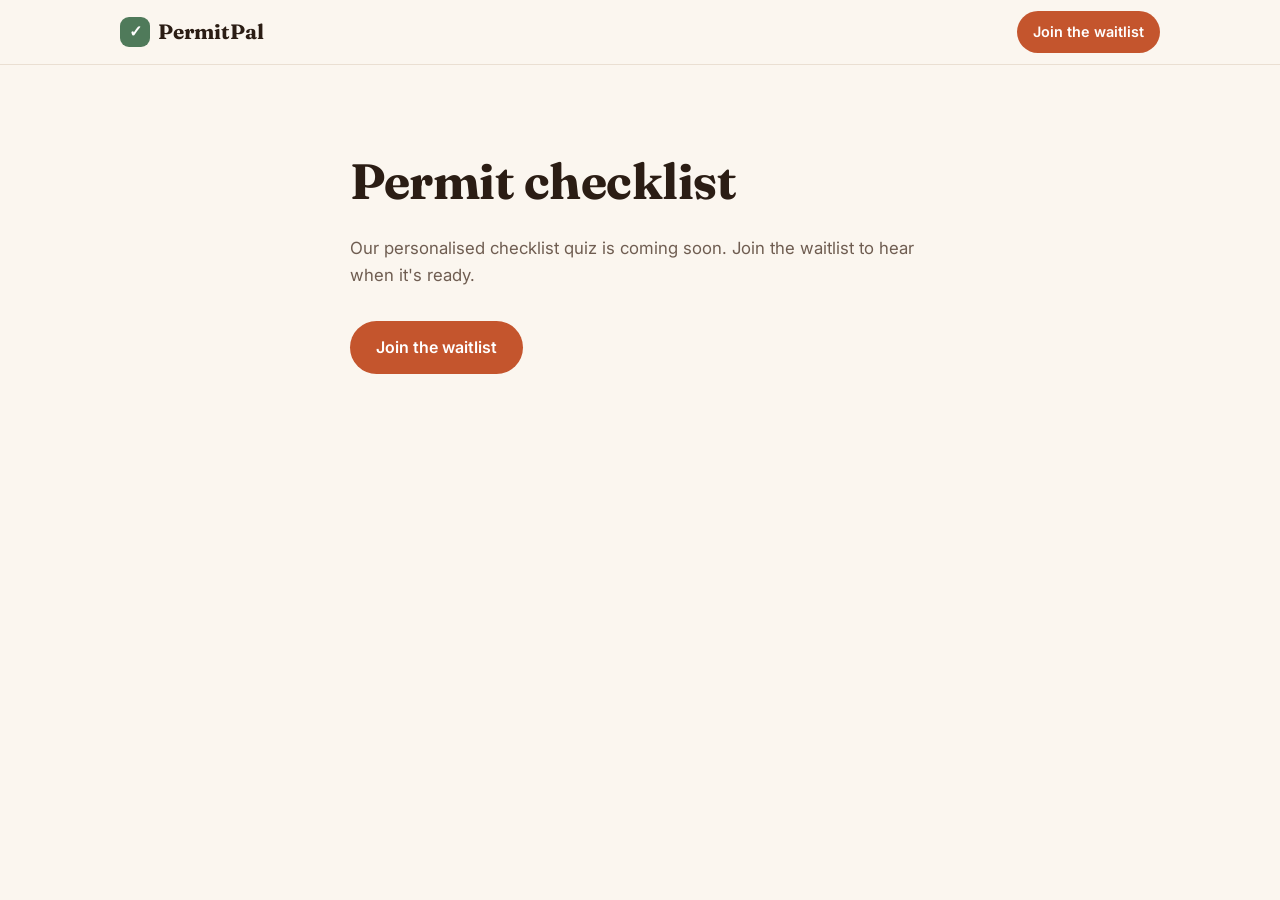
==== checklist/index.html @ a7e7ae05 "Add PermitPal landing page (Stage 1) Co-Authored-By: Claude Opus 5.5 <noreply@anthropic.com>" ====
<!doctype html>
<html lang="en-AU">
<head>
  <meta charset="utf-8">
  <meta name="viewport" content="width=device-width, initial-scale=1">
  <title>Permit checklist – PermitPal</title>
  <meta name="robots" content="noindex">
  <link rel="preconnect" href="https://fonts.googleapis.com">
  <link rel="preconnect" href="https://fonts.gstatic.com" crossorigin>
  <link href="https://fonts.googleapis.com/css2?family=Fraunces:opsz,wght@9..144,600;9..144,700&family=Inter:wght@400;500;600&display=swap" rel="stylesheet">
  <link rel="stylesheet" href="../assets/css/style.css">
</head>
<body>
  <header class="site-header">
    <div class="container header-inner">
      <a href="../" class="logo"><span class="logo-mark" aria-hidden="true">✓</span> <span class="brand-name">PermitPal</span></a>
      <a href="../#waitlist" class="btn btn-small">Join the waitlist</a>
    </div>
  </header>
  <main class="section">
    <div class="container narrow">
      <h1>Permit checklist</h1>
      <p class="section-lead">Our personalised checklist quiz is coming soon. Join the waitlist to hear when it's ready.</p>
      <a href="../#waitlist" class="btn">Join the waitlist</a>
    </div>
  </main>
</body>
</html>
---- assets/css/style.css ----
/* PermitPal – shared styles (mobile-first) */

:root {
  --cream: #fbf6ef;
  --paper: #ffffff;
  --espresso: #2b1d14;
  --ink: #3d2c22;
  --muted: #6f5d51;
  --terracotta: #c4552d;
  --terracotta-dark: #a5431f;
  --sage: #4f7a5a;
  --sage-light: #e5efe6;
  --amber: #c98a12;
  --amber-light: #fbf0d6;
  --red: #b3392b;
  --red-light: #f8e1dd;
  --line: #eadfd2;
  --radius: 14px;
  --shadow: 0 10px 30px rgba(43, 29, 20, 0.08);
  --font-head: "Fraunces", Georgia, serif;
  --font-body: "Inter", system-ui, -apple-system, "Segoe UI", sans-serif;
}

* { box-sizing: border-box; }

html { scroll-behavior: smooth; }

body {
  margin: 0;
  font-family: var(--font-body);
  font-size: 1rem;
  line-height: 1.6;
  color: var(--ink);
  background: var(--cream);
  -webkit-font-smoothing: antialiased;
}

h1, h2, h3 {
  font-family: var(--font-head);
  color: var(--espresso);
  line-height: 1.15;
  margin: 0 0 0.5em;
}
h1 { font-size: 2.3rem; letter-spacing: -0.01em; }
h2 { font-size: 1.75rem; }
h3 { font-size: 1.15rem; }
p { margin: 0 0 1em; }

a { color: var(--terracotta-dark); }

.container { width: 100%; max-width: 1080px; margin: 0 auto; padding: 0 20px; }
.container.narrow { max-width: 620px; }

/* Buttons */
.btn {
  display: inline-block;
  background: var(--terracotta);
  color: #fff;
  font-weight: 600;
  text-decoration: none;
  border: 0;
  border-radius: 999px;
  padding: 14px 26px;
  font-size: 1rem;
  font-family: inherit;
  cursor: pointer;
  transition: background 0.15s ease, transform 0.15s ease;
}
.btn:hover { background: var(--terracotta-dark); }
.btn:active { transform: translateY(1px); }
.btn:focus-visible, a:focus-visible, input:focus-visible, select:focus-visible {
  outline: 3px solid rgba(196, 85, 45, 0.4);
  outline-offset: 2px;
}
.btn-small { padding: 9px 16px; font-size: 0.9rem; }
.btn-full { width: 100%; }
.btn[disabled] { opacity: 0.6; cursor: wait; }

/* Header */
.site-header {
  position: sticky;
  top: 0;
  z-index: 10;
  background: rgba(251, 246, 239, 0.92);
  backdrop-filter: blur(8px);
  border-bottom: 1px solid var(--line);
}
.header-inner { display: flex; align-items: center; justify-content: space-between; height: 64px; }
.logo {
  display: inline-flex;
  align-items: center;
  gap: 8px;
  font-family: var(--font-head);
  font-weight: 700;
  font-size: 1.3rem;
  color: var(--espresso);
  text-decoration: none;
}
.logo-mark {
  display: inline-grid;
  place-items: center;
  width: 30px;
  height: 30px;
  border-radius: 9px;
  background: var(--sage);
  color: #fff;
  font-size: 1rem;
}

/* Hero */
.hero { padding: 48px 0 56px; }
.hero-inner { display: grid; gap: 40px; }
.eyebrow {
  display: inline-block;
  font-size: 0.85rem;
  font-weight: 600;
  color: var(--sage);
  background: var(--sage-light);
  padding: 6px 12px;
  border-radius: 999px;
  margin-bottom: 18px;
}
.lead { font-size: 1.1rem; color: var(--muted); max-width: 34em; }
.hero-actions { display: flex; flex-wrap: wrap; align-items: center; gap: 18px; margin: 26px 0 12px; }
.link-arrow { font-weight: 600; text-decoration: none; }
.fine { font-size: 0.875rem; color: var(--muted); }

.hero-card {
  background: var(--paper);
  border: 1px solid var(--line);
  border-radius: var(--radius);
  box-shadow: var(--shadow);
  padding: 22px;
}
.card-title { font-weight: 600; color: var(--espresso); margin-bottom: 14px; }
.status-list { list-style: none; margin: 0; padding: 0; }
.status-list li {
  display: flex;
  align-items: center;
  gap: 10px;
  padding: 12px 0;
  border-top: 1px solid var(--line);
  font-size: 0.93rem;
}
.dot { width: 10px; height: 10px; border-radius: 50%; flex-shrink: 0; }
.dot.ok { background: var(--sage); }
.dot.warn { background: var(--amber); }
.dot.alert { background: var(--red); }
.tag {
  margin-left: auto;
  flex-shrink: 0;
  font-size: 0.75rem;
  font-weight: 600;
  padding: 3px 9px;
  border-radius: 999px;
}
.tag.ok { background: var(--sage-light); color: var(--sage); }
.tag.warn { background: var(--amber-light); color: #8a5e08; }
.tag.alert { background: var(--red-light); color: var(--red); }

/* Sections */
.section { padding: 64px 0; }
.section-lead { font-size: 1.05rem; color: var(--muted); max-width: 40em; margin-bottom: 32px; }
.problem, .permits { background: var(--paper); border-top: 1px solid var(--line); border-bottom: 1px solid var(--line); }

.grid { display: grid; gap: 18px; }
.card {
  background: var(--cream);
  border: 1px solid var(--line);
  border-radius: var(--radius);
  padding: 24px;
}
.card p { color: var(--muted); margin: 0; }
.icon { font-size: 1.6rem; margin-bottom: 10px; }

/* Steps */
.steps { list-style: none; padding: 0; margin: 32px 0 0; display: grid; gap: 28px; counter-reset: none; }
.steps li { position: relative; padding-left: 64px; }
.steps p { color: var(--muted); margin: 0; }
.step-num {
  position: absolute;
  left: 0;
  top: -4px;
  width: 46px;
  height: 46px;
  border-radius: 50%;
  display: grid;
  place-items: center;
  font-family: var(--font-head);
  font-weight: 700;
  font-size: 1.25rem;
  background: var(--terracotta);
  color: #fff;
}

/* Permit list */
.permit-list { list-style: none; margin: 0; padding: 0; display: grid; gap: 12px; }
.permit-list li {
  position: relative;
  padding: 16px 18px 16px 52px;
  background: var(--cream);
  border: 1px solid var(--line);
  border-radius: 12px;
}
.permit-list li::before {
  content: "✓";
  position: absolute;
  left: 16px;
  top: 16px;
  width: 24px;
  height: 24px;
  border-radius: 7px;
  display: grid;
  place-items: center;
  font-size: 0.85rem;
  background: var(--sage);
  color: #fff;
}
.permit-list strong { display: block; color: var(--espresso); }
.permit-list span { font-size: 0.92rem; color: var(--muted); }

/* Form */
.form {
  background: var(--paper);
  border: 1px solid var(--line);
  border-radius: var(--radius);
  box-shadow: var(--shadow);
  padding: 24px;
}
.field { margin-bottom: 16px; }
label { display: block; font-weight: 600; font-size: 0.92rem; margin-bottom: 6px; color: var(--espresso); }
input, select {
  width: 100%;
  font: inherit;
  color: var(--ink);
  padding: 12px 14px;
  border: 1px solid #d9cbbb;
  border-radius: 10px;
  background: #fff;
  appearance: none;
  -webkit-appearance: none;
}
select {
  background-image: url("data:image/svg+xml,%3Csvg xmlns='http://www.w3.org/2000/svg' width='12' height='8' viewBox='0 0 12 8'%3E%3Cpath d='M1 1l5 5 5-5' stroke='%236f5d51' stroke-width='2' fill='none'/%3E%3C/svg%3E");
  background-repeat: no-repeat;
  background-position: right 14px center;
  padding-right: 38px;
}
input:focus, select:focus { border-color: var(--terracotta); }
.field.invalid input, .field.invalid select { border-color: var(--red); background-color: #fffafa; }
.hp { position: absolute; left: -9999px; width: 1px; height: 1px; opacity: 0; }
.form-status { margin: 14px 0 0; font-size: 0.95rem; min-height: 1.4em; }
.form-status.success { color: var(--sage); font-weight: 600; }
.form-status.error { color: var(--red); }

/* Footer */
.site-footer { background: var(--espresso); color: #e9ddd0; padding: 40px 0; font-size: 0.9rem; }
.site-footer .logo { color: #fff; }
.footer-logo { margin-bottom: 14px; }
.disclaimer { max-width: 46em; }
.disclaimer strong { color: #fff; }
.copyright { color: #b9a796; margin: 0; }

/* Tablet and up */
@media (min-width: 720px) {
  h1 { font-size: 3.1rem; }
  h2 { font-size: 2.1rem; }
  .hero { padding: 80px 0 88px; }
  .grid.three { grid-template-columns: repeat(3, 1fr); }
  .steps { grid-template-columns: repeat(3, 1fr); }
  .steps li { padding-left: 0; padding-top: 64px; }
  .steps .step-num { top: 0; }
  .permit-list { grid-template-columns: 1fr 1fr; }
  .form { padding: 32px; }
  .section { padding: 88px 0; }
}

@media (min-width: 960px) {
  .hero-inner { grid-template-columns: 1.15fr 0.85fr; align-items: center; gap: 56px; }
}

@media (prefers-reduced-motion: reduce) {
  html { scroll-behavior: auto; }
  .btn { transition: none; }
}
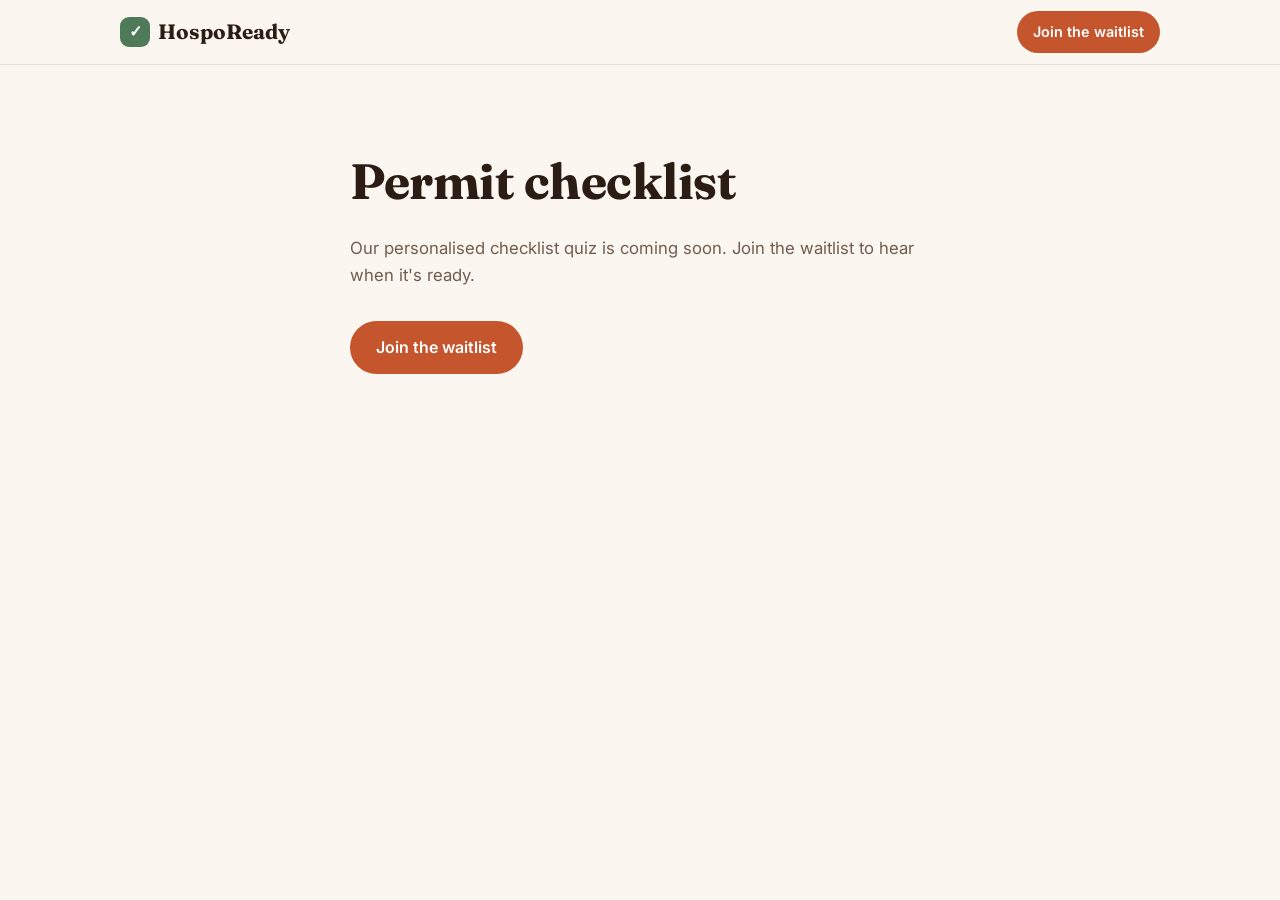
==== commit bb7f299e: "Rename PermitPal to HospoReady Co-Authored-By: Claude Opus 5.5 <noreply@anthropic.com>" ====
--- a/checklist/index.html
+++ b/checklist/index.html
@@ -3,7 +3,7 @@
 <head>
   <meta charset="utf-8">
   <meta name="viewport" content="width=device-width, initial-scale=1">
-  <title>Permit checklist – PermitPal</title>
+  <title>Permit checklist – HospoReady</title>
   <meta name="robots" content="noindex">
   <link rel="preconnect" href="https://fonts.googleapis.com">
   <link rel="preconnect" href="https://fonts.gstatic.com" crossorigin>
@@ -13,7 +13,7 @@
 <body>
   <header class="site-header">
     <div class="container header-inner">
-      <a href="../" class="logo"><span class="logo-mark" aria-hidden="true">✓</span> <span class="brand-name">PermitPal</span></a>
+      <a href="../" class="logo"><span class="logo-mark" aria-hidden="true">✓</span> <span class="brand-name">HospoReady</span></a>
       <a href="../#waitlist" class="btn btn-small">Join the waitlist</a>
     </div>
   </header>
--- a/assets/css/style.css
+++ b/assets/css/style.css
@@ -1,4 +1,4 @@
-/* PermitPal – shared styles (mobile-first) */
+/* HospoReady – shared styles (mobile-first) */
 
 :root {
   --cream: #fbf6ef;
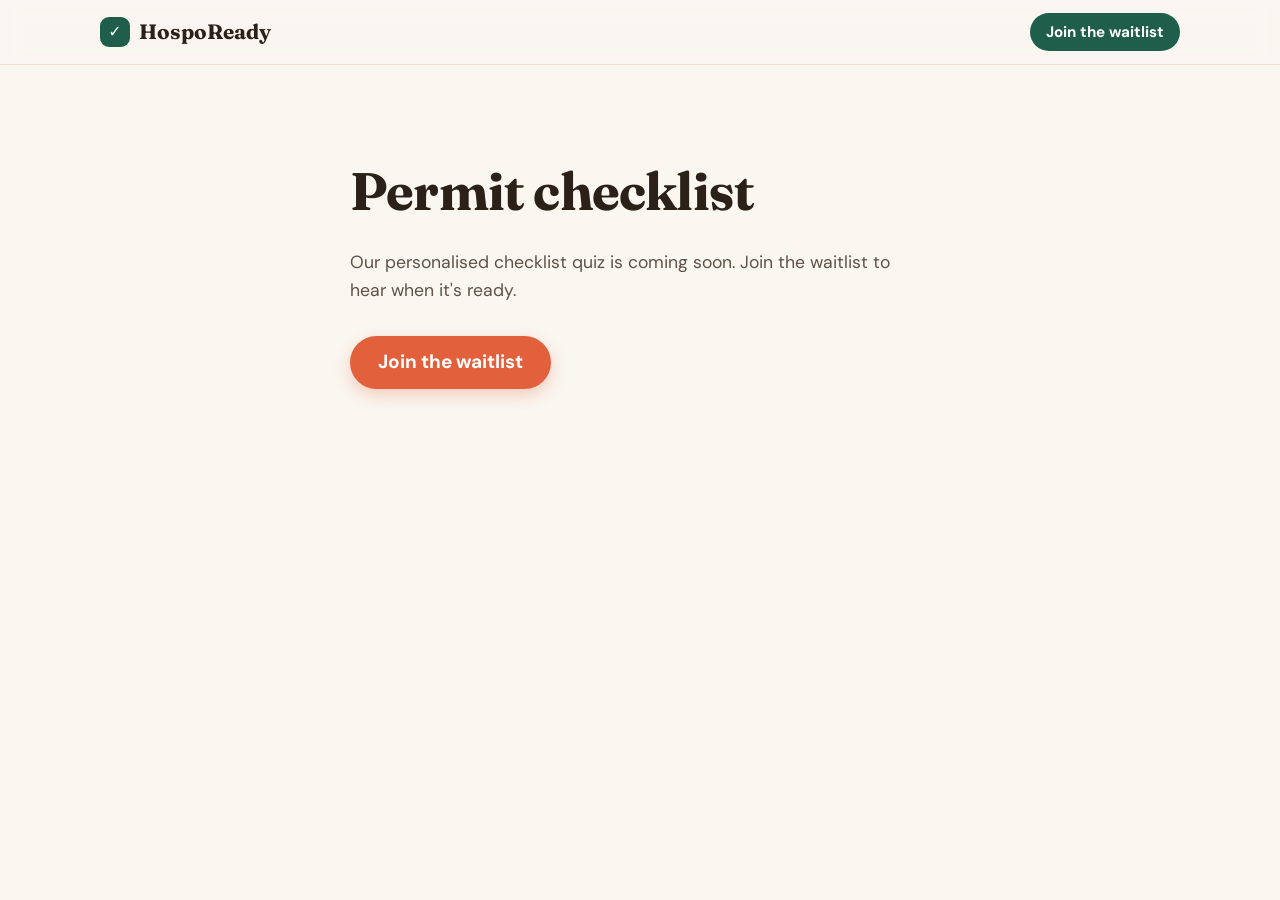
==== commit ba28916d: "Redesign landing page: phone dashboard, notes animation, estimate teaser, order docket Co-Authored-B" ====
--- a/checklist/index.html
+++ b/checklist/index.html
@@ -7,7 +7,7 @@
   <meta name="robots" content="noindex">
   <link rel="preconnect" href="https://fonts.googleapis.com">
   <link rel="preconnect" href="https://fonts.gstatic.com" crossorigin>
-  <link href="https://fonts.googleapis.com/css2?family=Fraunces:opsz,wght@9..144,600;9..144,700&family=Inter:wght@400;500;600&display=swap" rel="stylesheet">
+  <link href="https://fonts.googleapis.com/css2?family=DM+Sans:opsz,wght@9..40,400;9..40,500;9..40,700&family=Fraunces:opsz,wght@9..144,600;9..144,700&display=swap" rel="stylesheet">
   <link rel="stylesheet" href="../assets/css/style.css">
 </head>
 <body>
--- a/assets/css/style.css
+++ b/assets/css/style.css
@@ -1,34 +1,40 @@
 /* HospoReady – shared styles (mobile-first) */
 
 :root {
-  --cream: #fbf6ef;
+  --cream: #faf6f0;
   --paper: #ffffff;
-  --espresso: #2b1d14;
-  --ink: #3d2c22;
-  --muted: #6f5d51;
-  --terracotta: #c4552d;
-  --terracotta-dark: #a5431f;
-  --sage: #4f7a5a;
-  --sage-light: #e5efe6;
-  --amber: #c98a12;
-  --amber-light: #fbf0d6;
-  --red: #b3392b;
-  --red-light: #f8e1dd;
-  --line: #eadfd2;
-  --radius: 14px;
-  --shadow: 0 10px 30px rgba(43, 29, 20, 0.08);
+  --docket: #fffdf7;
+  --espresso: #2b2118;
+  --ink: #3a2e24;
+  --muted: #5e5248;
+  --green: #1f5e4a;
+  --green-dark: #164536;
+  --green-light: #e3efe9;
+  --terracotta: #e2603b;
+  --terracotta-dark: #c94f2c;
+  --amber: #e8a33d;
+  --amber-light: #fcf0db;
+  --amber-text: #8a5a10;
+  --red: #c0392b;
+  --red-light: #f9e2de;
+  --line: #ebe1d4;
+  --radius: 18px;
+  --shadow-soft: 0 2px 6px rgba(43, 33, 24, 0.05), 0 12px 32px rgba(43, 33, 24, 0.08);
+  --shadow-lift: 0 4px 10px rgba(43, 33, 24, 0.08), 0 24px 48px rgba(43, 33, 24, 0.14);
   --font-head: "Fraunces", Georgia, serif;
-  --font-body: "Inter", system-ui, -apple-system, "Segoe UI", sans-serif;
+  --font-body: "DM Sans", system-ui, -apple-system, "Segoe UI", sans-serif;
+  --font-hand: "Caveat", "Comic Sans MS", cursive;
+  --font-mono: ui-monospace, "SF Mono", Menlo, Consolas, "Courier New", monospace;
 }
 
 * { box-sizing: border-box; }
 
-html { scroll-behavior: smooth; }
+html { scroll-behavior: smooth; scroll-padding-top: 80px; }
 
 body {
   margin: 0;
   font-family: var(--font-body);
-  font-size: 1rem;
+  font-size: 1.0625rem;
   line-height: 1.6;
   color: var(--ink);
   background: var(--cream);
@@ -41,55 +47,96 @@
   line-height: 1.15;
   margin: 0 0 0.5em;
 }
-h1 { font-size: 2.3rem; letter-spacing: -0.01em; }
-h2 { font-size: 1.75rem; }
-h3 { font-size: 1.15rem; }
+h1 { font-size: 2.4rem; letter-spacing: -0.015em; }
+h2 { font-size: 1.85rem; letter-spacing: -0.01em; }
+h3 { font-size: 1.2rem; }
 p { margin: 0 0 1em; }
 
-a { color: var(--terracotta-dark); }
-
-.container { width: 100%; max-width: 1080px; margin: 0 auto; padding: 0 20px; }
+a { color: var(--green); }
+
+.container { width: 100%; max-width: 1120px; margin: 0 auto; padding: 0 20px; }
 .container.narrow { max-width: 620px; }
 
-/* Buttons */
+.visually-hidden {
+  position: absolute !important;
+  width: 1px; height: 1px;
+  overflow: hidden;
+  clip: rect(0 0 0 0);
+  white-space: nowrap;
+}
+
+.skip-link {
+  position: absolute;
+  left: 12px;
+  top: -60px;
+  z-index: 100;
+  background: var(--espresso);
+  color: #fff;
+  padding: 10px 16px;
+  border-radius: 10px;
+}
+.skip-link:focus { top: 12px; }
+
+:focus-visible {
+  outline: 3px solid var(--green);
+  outline-offset: 3px;
+}
+
+/* Buttons – large bold text keeps white-on-terracotta above WCAG large-text contrast */
 .btn {
   display: inline-block;
   background: var(--terracotta);
   color: #fff;
-  font-weight: 600;
+  font-family: inherit;
+  font-weight: 700;
+  font-size: 1.1875rem;
+  line-height: 1.2;
   text-decoration: none;
+  text-align: center;
   border: 0;
   border-radius: 999px;
-  padding: 14px 26px;
-  font-size: 1rem;
-  font-family: inherit;
+  padding: 15px 28px;
   cursor: pointer;
-  transition: background 0.15s ease, transform 0.15s ease;
-}
-.btn:hover { background: var(--terracotta-dark); }
+  box-shadow: 0 6px 16px rgba(226, 96, 59, 0.28);
+  transition: background 0.15s ease, transform 0.15s ease, box-shadow 0.15s ease;
+}
+.btn:hover { background: var(--terracotta-dark); transform: translateY(-1px); }
 .btn:active { transform: translateY(1px); }
-.btn:focus-visible, a:focus-visible, input:focus-visible, select:focus-visible {
-  outline: 3px solid rgba(196, 85, 45, 0.4);
-  outline-offset: 2px;
-}
-.btn-small { padding: 9px 16px; font-size: 0.9rem; }
+.btn-small {
+  background: var(--green);
+  font-size: 0.95rem;
+  padding: 10px 16px;
+  box-shadow: none;
+}
+.btn-small:hover { background: var(--green-dark); }
 .btn-full { width: 100%; }
 .btn[disabled] { opacity: 0.6; cursor: wait; }
+
+/* Handwritten accents */
+.scribble {
+  font-family: var(--font-hand);
+  font-weight: 600;
+  font-size: 1.6rem;
+  line-height: 1;
+  color: var(--green);
+  margin: 0;
+}
 
 /* Header */
 .site-header {
   position: sticky;
   top: 0;
-  z-index: 10;
-  background: rgba(251, 246, 239, 0.92);
-  backdrop-filter: blur(8px);
+  z-index: 20;
+  background: rgba(250, 246, 240, 0.9);
+  backdrop-filter: blur(10px);
+  -webkit-backdrop-filter: blur(10px);
   border-bottom: 1px solid var(--line);
 }
 .header-inner { display: flex; align-items: center; justify-content: space-between; height: 64px; }
 .logo {
   display: inline-flex;
   align-items: center;
-  gap: 8px;
+  gap: 9px;
   font-family: var(--font-head);
   font-weight: 700;
   font-size: 1.3rem;
@@ -102,184 +149,548 @@
   width: 30px;
   height: 30px;
   border-radius: 9px;
-  background: var(--sage);
+  background: var(--green);
   color: #fff;
+  font-family: var(--font-body);
   font-size: 1rem;
+  flex-shrink: 0;
 }
 
 /* Hero */
-.hero { padding: 48px 0 56px; }
-.hero-inner { display: grid; gap: 40px; }
+.hero { padding: 44px 0 64px; overflow: hidden; }
+.hero-inner { display: grid; gap: 48px; }
 .eyebrow {
   display: inline-block;
+  font-size: 0.875rem;
+  font-weight: 700;
+  color: var(--green);
+  background: var(--green-light);
+  padding: 6px 14px;
+  border-radius: 999px;
+  margin-bottom: 20px;
+}
+.lead { font-size: 1.15rem; color: var(--muted); max-width: 34em; }
+.hero-actions { display: flex; flex-wrap: wrap; align-items: center; gap: 20px; margin: 28px 0 14px; }
+.link-arrow { font-weight: 700; text-decoration: none; }
+.link-arrow:hover { text-decoration: underline; }
+.fine { font-size: 0.9rem; color: var(--muted); margin: 0; }
+
+.hero-visual { position: relative; display: flex; justify-content: center; padding-bottom: 20px; }
+
+/* Phone mock */
+.phone {
+  position: relative;
+  width: 100%;
+  max-width: 300px;
+  border-radius: 44px;
+  background: var(--espresso);
+  padding: 12px;
+  box-shadow: var(--shadow-lift);
+  transform: rotate(2deg);
+}
+.phone-notch {
+  position: absolute;
+  top: 12px;
+  left: 50%;
+  width: 90px;
+  height: 22px;
+  margin-left: -45px;
+  background: var(--espresso);
+  border-radius: 0 0 14px 14px;
+  z-index: 2;
+}
+.phone-screen {
+  background: var(--cream);
+  border-radius: 33px;
+  padding: 42px 16px 20px;
+}
+.phone-hello { font-family: var(--font-head); font-weight: 700; font-size: 1.1rem; color: var(--espresso); margin: 0 0 2px; }
+.phone-summary { font-size: 0.8rem; color: var(--muted); margin: 0 0 14px; }
+.phone-summary strong { color: var(--red); }
+.licences { list-style: none; margin: 0 0 14px; padding: 0; display: grid; gap: 9px; }
+.licence {
+  display: grid;
+  grid-template-columns: 12px 1fr;
+  column-gap: 9px;
+  row-gap: 3px;
+  align-items: center;
+  background: var(--paper);
+  border-radius: 14px;
+  padding: 11px 12px;
+  box-shadow: 0 1px 3px rgba(43, 33, 24, 0.07);
+}
+.licence-name { font-size: 0.85rem; font-weight: 700; color: var(--espresso); line-height: 1.25; }
+.licence-days { grid-column: 2; font-size: 0.78rem; font-weight: 500; }
+.licence.ok .licence-days { color: var(--green); }
+.licence.warn .licence-days { color: var(--amber-text); }
+.licence.alert .licence-days { color: var(--red); }
+.countdown { font-variant-numeric: tabular-nums; }
+.bar {
+  grid-column: 2;
+  height: 5px;
+  border-radius: 5px;
+  background: #f0e8dd;
+  overflow: hidden;
+}
+.bar span {
+  display: block;
+  height: 100%;
+  width: calc(var(--fill) * 100%);
+  min-width: 4px;
+  border-radius: 5px;
+  background: var(--green);
+  transform-origin: left;
+}
+.licence.warn .bar span { background: var(--amber); }
+.licence.alert .bar span { background: var(--red); width: 100%; opacity: 0.25; }
+.phone-button {
+  display: block;
+  text-align: center;
+  background: var(--green);
+  color: #fff;
+  font-weight: 700;
   font-size: 0.85rem;
-  font-weight: 600;
-  color: var(--sage);
-  background: var(--sage-light);
-  padding: 6px 12px;
+  padding: 11px;
   border-radius: 999px;
-  margin-bottom: 18px;
-}
-.lead { font-size: 1.1rem; color: var(--muted); max-width: 34em; }
-.hero-actions { display: flex; flex-wrap: wrap; align-items: center; gap: 18px; margin: 26px 0 12px; }
-.link-arrow { font-weight: 600; text-decoration: none; }
-.fine { font-size: 0.875rem; color: var(--muted); }
-
-.hero-card {
+}
+
+/* Status dots, shared */
+.dot { width: 12px; height: 12px; border-radius: 50%; flex-shrink: 0; background: var(--green); }
+.dot.ok, .ok > .dot { background: var(--green); }
+.dot.warn, .warn > .dot { background: var(--amber); }
+.dot.alert, .alert > .dot { background: var(--red); }
+
+.scribble-hero {
+  position: absolute;
+  right: 0;
+  bottom: -6px;
+  transform: rotate(-6deg);
+}
+
+/* Hero animations (disabled for reduced motion below) */
+.js .licence .bar span { animation: bar-fill 1.4s cubic-bezier(.2,.8,.2,1) 0.4s both; }
+.licence.warn > .dot { animation: pulse 2.4s ease-in-out infinite; }
+.licence.alert > .dot { animation: pulse-red 2.4s ease-in-out infinite; }
+@keyframes bar-fill { from { transform: scaleX(1.6); opacity: 0.4; } to { transform: scaleX(1); opacity: 1; } }
+@keyframes pulse {
+  0%, 100% { box-shadow: 0 0 0 0 rgba(232, 163, 61, 0.55); }
+  50% { box-shadow: 0 0 0 6px rgba(232, 163, 61, 0); }
+}
+@keyframes pulse-red {
+  0%, 100% { box-shadow: 0 0 0 0 rgba(192, 57, 43, 0.45); }
+  50% { box-shadow: 0 0 0 6px rgba(192, 57, 43, 0); }
+}
+
+/* Sections */
+.section { padding: 72px 0; }
+.section-lead { font-size: 1.1rem; color: var(--muted); max-width: 40em; margin-bottom: 32px; }
+
+/* Problem: scattered notes */
+.problem { background: var(--paper); border-block: 1px solid var(--line); overflow: hidden; }
+.problem-inner { display: grid; gap: 40px; }
+.pain-points { list-style: none; margin: 0; padding: 0; display: grid; gap: 12px; }
+.pain-points li { padding-left: 22px; position: relative; color: var(--muted); }
+.pain-points li::before {
+  content: "";
+  position: absolute;
+  left: 0;
+  top: 0.6em;
+  width: 10px;
+  height: 10px;
+  border-radius: 50%;
+  background: var(--terracotta);
+}
+.pain-points strong { color: var(--espresso); }
+
+.notes-stage {
+  --p: 1;
+  --row: 58px;
+  --head: 62px;
+  position: relative;
+  height: calc(var(--head) + 6 * var(--row) + 20px);
+}
+.notes-card {
+  position: absolute;
+  top: 0;
+  left: 50%;
+  width: min(340px, 100%);
+  height: 100%;
+  display: flex;
+  align-items: flex-start;
+  gap: 10px;
+  padding: 18px 18px 0;
+  font-family: var(--font-head);
+  font-weight: 700;
+  font-size: 1.1rem;
+  color: var(--espresso);
+  background: var(--cream);
+  border: 1px solid var(--line);
+  border-radius: var(--radius);
+  box-shadow: var(--shadow-soft);
+  opacity: var(--p);
+  transform: translateX(-50%) scale(calc(0.92 + 0.08 * var(--p)));
+}
+.notes { list-style: none; margin: 0; padding: 0; }
+.note {
+  --note-bg: #fff3b8;
+  position: absolute;
+  top: 0;
+  left: 50%;
+  width: min(calc(232px + 84px * var(--p)), calc(100% - 24px));
+  height: 50px;
+  display: flex;
+  align-items: center;
+  gap: 10px;
+  padding: 0 14px;
+  background: var(--note-bg);
+  border-radius: calc(4px + 8px * var(--p));
+  box-shadow: 0 calc(10px - 9px * var(--p)) calc(22px - 18px * var(--p)) rgba(43, 33, 24, calc(0.18 - 0.1 * var(--p)));
+  transform:
+    translate(
+      calc(-50% + var(--sx, 0px) * (1 - var(--p))),
+      calc(var(--sy, 0px) * (1 - var(--p)) + (var(--head) + var(--i) * var(--row)) * var(--p))
+    )
+    rotate(calc(var(--sr, 0deg) * (1 - var(--p))));
+  will-change: transform;
+}
+/* white layer fades in as the notes settle into the tidy card */
+.note::before {
+  content: "";
+  position: absolute;
+  inset: 0;
+  z-index: -1;
+  border-radius: inherit;
+  background: var(--paper);
+  opacity: var(--p);
+}
+.note:nth-child(2) { --note-bg: #ffd9c7; }
+.note:nth-child(3) { --note-bg: #d9ecdf; }
+.note:nth-child(4) { --note-bg: #fde3b0; }
+.note:nth-child(5) { --note-bg: #e4ddf4; }
+.note:nth-child(6) { --note-bg: #d6e8f2; }
+.note-text { display: flex; flex-direction: column; min-width: 0; line-height: 1.2; }
+.note-src {
+  font-size: 0.68rem;
+  font-weight: 700;
+  letter-spacing: 0.05em;
+  text-transform: uppercase;
+  color: var(--muted);
+}
+.note-what { font-size: 0.9rem; font-weight: 700; color: var(--espresso); }
+.note .dot { margin-left: auto; opacity: var(--p); }
+
+/* How it works */
+.steps { list-style: none; padding: 0; margin: 32px 0 56px; display: grid; gap: 20px; }
+.steps li {
   background: var(--paper);
   border: 1px solid var(--line);
   border-radius: var(--radius);
-  box-shadow: var(--shadow);
-  padding: 22px;
-}
-.card-title { font-weight: 600; color: var(--espresso); margin-bottom: 14px; }
-.status-list { list-style: none; margin: 0; padding: 0; }
-.status-list li {
+  box-shadow: var(--shadow-soft);
+  padding: 26px 24px;
+}
+.steps p { color: var(--muted); margin: 0; }
+.step-num {
+  display: grid;
+  place-items: center;
+  width: 44px;
+  height: 44px;
+  border-radius: 50%;
+  margin-bottom: 14px;
+  font-family: var(--font-head);
+  font-weight: 700;
+  font-size: 1.2rem;
+  background: var(--green-light);
+  color: var(--green);
+}
+
+/* Teaser */
+.teaser {
+  display: grid;
+  gap: 28px;
+  background: var(--green);
+  color: #fff;
+  border-radius: 24px;
+  padding: 28px 22px;
+  box-shadow: var(--shadow-lift);
+}
+.teaser h3 { color: #fff; font-size: 1.35rem; }
+.teaser fieldset { border: 0; margin: 0; padding: 0; display: grid; gap: 12px; }
+.switch {
+  position: relative;
   display: flex;
   align-items: center;
+  gap: 14px;
+  padding: 12px 14px;
+  border-radius: 14px;
+  background: rgba(255, 255, 255, 0.08);
+  font-weight: 500;
+  cursor: pointer;
+}
+.switch input {
+  position: absolute;
+  inset: 0;
+  width: 100%;
+  height: 100%;
+  margin: 0;
+  opacity: 0;
+  cursor: pointer;
+}
+.switch-track {
+  position: relative;
+  width: 48px;
+  height: 28px;
+  flex-shrink: 0;
+  border-radius: 999px;
+  background: rgba(255, 255, 255, 0.28);
+  transition: background 0.2s ease;
+}
+.switch-track::after {
+  content: "";
+  position: absolute;
+  top: 3px;
+  left: 3px;
+  width: 22px;
+  height: 22px;
+  border-radius: 50%;
+  background: #fff;
+  box-shadow: 0 1px 3px rgba(0, 0, 0, 0.25);
+  transition: transform 0.2s ease;
+}
+.switch input:checked + .switch-track { background: var(--terracotta); }
+.switch input:checked + .switch-track::after { transform: translateX(20px); }
+.switch input:focus-visible + .switch-track { outline: 3px solid #fff; outline-offset: 3px; }
+.switch:hover { background: rgba(255, 255, 255, 0.14); }
+
+.teaser-result {
+  background: var(--cream);
+  color: var(--ink);
+  border-radius: var(--radius);
+  padding: 22px;
+}
+.teaser-count {
+  display: flex;
+  flex-wrap: wrap;
+  align-items: baseline;
+  gap: 4px 10px;
+  margin: 0 0 14px;
+  font-weight: 700;
+  color: var(--espresso);
+}
+.estimate-badge {
+  flex-basis: 100%;
+  font-size: 0.75rem;
+  letter-spacing: 0.08em;
+  text-transform: uppercase;
+  color: var(--amber-text);
+}
+.count {
+  font-family: var(--font-head);
+  font-size: 3.2rem;
+  line-height: 1;
+  color: var(--green);
+  display: inline-block;
+}
+.count.bump { animation: bump 0.35s ease; }
+@keyframes bump { 50% { transform: scale(1.18); } }
+.teaser-list { list-style: none; margin: 0 0 14px; padding: 0; display: grid; gap: 6px; font-size: 0.95rem; }
+.teaser-list li { display: flex; align-items: center; gap: 8px; }
+.teaser-list li::before {
+  content: "✓";
+  display: inline-grid;
+  place-items: center;
+  width: 20px;
+  height: 20px;
+  border-radius: 6px;
+  font-size: 0.7rem;
+  background: var(--green-light);
+  color: var(--green);
+  flex-shrink: 0;
+}
+.teaser-list li.added { animation: slide-in 0.3s ease; }
+@keyframes slide-in { from { opacity: 0; transform: translateX(-8px); } }
+.teaser-note { font-size: 0.85rem; color: var(--muted); margin: 0; }
+
+/* Permits we track: order docket */
+.permits { background: var(--paper); border-block: 1px solid var(--line); }
+.docket {
+  position: relative;
+  max-width: 440px;
+  margin: 8px auto 0;
+  background: var(--docket);
+  font-family: var(--font-mono);
+  font-size: 0.875rem;
+  color: var(--espresso);
+  padding: 30px 22px 44px;
+  box-shadow: var(--shadow-lift);
+  transform: rotate(-1deg);
+  border-top: 2px dashed #cdbfae;
+}
+/* torn zig-zag bottom edge */
+.docket::after {
+  content: "";
+  position: absolute;
+  left: 0;
+  right: 0;
+  bottom: -10px;
+  height: 10px;
+  background:
+    linear-gradient(135deg, var(--docket) 50%, transparent 50%) 0 0 / 14px 10px repeat-x,
+    linear-gradient(225deg, var(--docket) 50%, transparent 50%) 0 0 / 14px 10px repeat-x;
+}
+.docket p { margin: 0; }
+.docket-head {
+  text-align: center;
+  padding-bottom: 16px;
+  margin-bottom: 14px;
+  border-bottom: 2px dotted #cdbfae;
+  font-size: 0.8rem;
+  color: var(--muted);
+  letter-spacing: 0.04em;
+}
+.docket-title { font-size: 1.15rem; font-weight: 700; color: var(--espresso); letter-spacing: 0.2em; margin-bottom: 6px !important; }
+.docket-items { list-style: none; margin: 0; padding: 0; }
+.docket-items li {
+  display: grid;
+  grid-template-columns: 30px 1fr auto;
+  gap: 8px;
+  align-items: start;
+  padding: 10px 0;
+  border-bottom: 1px dashed #e4d9ca;
+}
+.docket .qty { font-weight: 700; }
+.docket .item { font-weight: 700; }
+.docket .item small { display: block; font-weight: 400; color: var(--muted); font-size: 0.78rem; margin-top: 2px; }
+.docket .status {
+  font-size: 0.7rem;
+  font-weight: 700;
+  letter-spacing: 0.06em;
+  color: var(--green);
+  border: 1.5px solid var(--green);
+  border-radius: 4px;
+  padding: 2px 5px;
+  transform: rotate(-4deg);
+  margin-top: 2px;
+}
+.docket-total {
+  display: flex;
+  justify-content: space-between;
   gap: 10px;
-  padding: 12px 0;
-  border-top: 1px solid var(--line);
-  font-size: 0.93rem;
-}
-.dot { width: 10px; height: 10px; border-radius: 50%; flex-shrink: 0; }
-.dot.ok { background: var(--sage); }
-.dot.warn { background: var(--amber); }
-.dot.alert { background: var(--red); }
-.tag {
-  margin-left: auto;
-  flex-shrink: 0;
-  font-size: 0.75rem;
-  font-weight: 600;
-  padding: 3px 9px;
-  border-radius: 999px;
-}
-.tag.ok { background: var(--sage-light); color: var(--sage); }
-.tag.warn { background: var(--amber-light); color: #8a5e08; }
-.tag.alert { background: var(--red-light); color: var(--red); }
-
-/* Sections */
-.section { padding: 64px 0; }
-.section-lead { font-size: 1.05rem; color: var(--muted); max-width: 40em; margin-bottom: 32px; }
-.problem, .permits { background: var(--paper); border-top: 1px solid var(--line); border-bottom: 1px solid var(--line); }
-
-.grid { display: grid; gap: 18px; }
-.card {
-  background: var(--cream);
-  border: 1px solid var(--line);
-  border-radius: var(--radius);
-  padding: 24px;
-}
-.card p { color: var(--muted); margin: 0; }
-.icon { font-size: 1.6rem; margin-bottom: 10px; }
-
-/* Steps */
-.steps { list-style: none; padding: 0; margin: 32px 0 0; display: grid; gap: 28px; counter-reset: none; }
-.steps li { position: relative; padding-left: 64px; }
-.steps p { color: var(--muted); margin: 0; }
-.step-num {
-  position: absolute;
-  left: 0;
-  top: -4px;
-  width: 46px;
-  height: 46px;
-  border-radius: 50%;
-  display: grid;
-  place-items: center;
-  font-family: var(--font-head);
-  font-weight: 700;
-  font-size: 1.25rem;
-  background: var(--terracotta);
-  color: #fff;
-}
-
-/* Permit list */
-.permit-list { list-style: none; margin: 0; padding: 0; display: grid; gap: 12px; }
-.permit-list li {
-  position: relative;
-  padding: 16px 18px 16px 52px;
-  background: var(--cream);
-  border: 1px solid var(--line);
-  border-radius: 12px;
-}
-.permit-list li::before {
-  content: "✓";
-  position: absolute;
-  left: 16px;
-  top: 16px;
-  width: 24px;
-  height: 24px;
-  border-radius: 7px;
-  display: grid;
-  place-items: center;
-  font-size: 0.85rem;
-  background: var(--sage);
-  color: #fff;
-}
-.permit-list strong { display: block; color: var(--espresso); }
-.permit-list span { font-size: 0.92rem; color: var(--muted); }
+  padding-top: 14px;
+  margin-top: 6px;
+  border-top: 2px solid var(--espresso);
+  font-weight: 700;
+}
+.scribble-docket { text-align: center; margin-top: 22px; transform: rotate(-3deg); }
+
+.js .docket-items li {
+  opacity: 0;
+  transform: translateY(8px);
+  transition: opacity 0.4s ease, transform 0.4s ease;
+  transition-delay: calc(var(--i) * 140ms + 150ms);
+}
+.js .docket.is-visible .docket-items li { opacity: 1; transform: none; }
 
 /* Form */
 .form {
   background: var(--paper);
   border: 1px solid var(--line);
   border-radius: var(--radius);
-  box-shadow: var(--shadow);
+  box-shadow: var(--shadow-soft);
   padding: 24px;
 }
-.field { margin-bottom: 16px; }
-label { display: block; font-weight: 600; font-size: 0.92rem; margin-bottom: 6px; color: var(--espresso); }
+.field { margin-bottom: 18px; }
+label { display: block; font-weight: 700; font-size: 0.95rem; margin-bottom: 6px; color: var(--espresso); }
+.switch { margin: 0; color: #fff; font-size: 1rem; }
 input, select {
   width: 100%;
   font: inherit;
   color: var(--ink);
-  padding: 12px 14px;
-  border: 1px solid #d9cbbb;
-  border-radius: 10px;
+  padding: 13px 14px;
+  border: 1.5px solid #d6c8b8;
+  border-radius: 12px;
   background: #fff;
   appearance: none;
   -webkit-appearance: none;
 }
 select {
-  background-image: url("data:image/svg+xml,%3Csvg xmlns='http://www.w3.org/2000/svg' width='12' height='8' viewBox='0 0 12 8'%3E%3Cpath d='M1 1l5 5 5-5' stroke='%236f5d51' stroke-width='2' fill='none'/%3E%3C/svg%3E");
+  background-image: url("data:image/svg+xml,%3Csvg xmlns='http://www.w3.org/2000/svg' width='12' height='8' viewBox='0 0 12 8'%3E%3Cpath d='M1 1l5 5 5-5' stroke='%235e5248' stroke-width='2' fill='none'/%3E%3C/svg%3E");
   background-repeat: no-repeat;
   background-position: right 14px center;
   padding-right: 38px;
 }
-input:focus, select:focus { border-color: var(--terracotta); }
+input:focus, select:focus { border-color: var(--green); }
 .field.invalid input, .field.invalid select { border-color: var(--red); background-color: #fffafa; }
 .hp { position: absolute; left: -9999px; width: 1px; height: 1px; opacity: 0; }
 .form-status { margin: 14px 0 0; font-size: 0.95rem; min-height: 1.4em; }
-.form-status.success { color: var(--sage); font-weight: 600; }
+.form-status.success { color: var(--green); font-weight: 700; }
 .form-status.error { color: var(--red); }
 
+/* Sticky mobile CTA */
+.sticky-cta {
+  position: fixed;
+  left: 0;
+  right: 0;
+  bottom: 0;
+  z-index: 30;
+  padding: 12px 16px calc(12px + env(safe-area-inset-bottom));
+  background: rgba(250, 246, 240, 0.94);
+  backdrop-filter: blur(10px);
+  -webkit-backdrop-filter: blur(10px);
+  border-top: 1px solid var(--line);
+  transform: translateY(110%);
+  visibility: hidden;
+  transition: transform 0.3s ease, visibility 0s linear 0.3s;
+}
+.sticky-cta.is-shown {
+  transform: none;
+  visibility: visible;
+  transition: transform 0.3s ease, visibility 0s;
+}
+
 /* Footer */
-.site-footer { background: var(--espresso); color: #e9ddd0; padding: 40px 0; font-size: 0.9rem; }
+.site-footer { background: var(--espresso); color: #eadfd2; padding: 44px 0 120px; font-size: 0.95rem; }
 .site-footer .logo { color: #fff; }
 .footer-logo { margin-bottom: 14px; }
 .disclaimer { max-width: 46em; }
 .disclaimer strong { color: #fff; }
-.copyright { color: #b9a796; margin: 0; }
+.copyright { color: #c2b2a2; margin: 0; }
+
+/* Scroll fade-in */
+.js .reveal {
+  opacity: 0;
+  transform: translateY(18px);
+  transition: opacity 0.6s ease, transform 0.6s ease;
+}
+.js .reveal.is-visible { opacity: 1; transform: none; }
+.steps li.reveal:nth-child(2) { transition-delay: 0.1s; }
+.steps li.reveal:nth-child(3) { transition-delay: 0.2s; }
 
 /* Tablet and up */
 @media (min-width: 720px) {
-  h1 { font-size: 3.1rem; }
-  h2 { font-size: 2.1rem; }
-  .hero { padding: 80px 0 88px; }
-  .grid.three { grid-template-columns: repeat(3, 1fr); }
+  h1 { font-size: 3.3rem; }
+  h2 { font-size: 2.3rem; }
+  .hero { padding: 80px 0 96px; }
+  .section { padding: 96px 0; }
   .steps { grid-template-columns: repeat(3, 1fr); }
-  .steps li { padding-left: 0; padding-top: 64px; }
-  .steps .step-num { top: 0; }
-  .permit-list { grid-template-columns: 1fr 1fr; }
-  .form { padding: 32px; }
-  .section { padding: 88px 0; }
+  .teaser { grid-template-columns: 1fr 1fr; padding: 40px; align-items: start; }
+  .form { padding: 34px; }
+  .docket { padding: 34px 32px 48px; font-size: 0.95rem; }
+  .sticky-cta { display: none; }
+  .site-footer { padding-bottom: 44px; }
 }
 
 @media (min-width: 960px) {
-  .hero-inner { grid-template-columns: 1.15fr 0.85fr; align-items: center; gap: 56px; }
-}
-
+  .hero-inner { grid-template-columns: 1.1fr 0.9fr; align-items: center; gap: 64px; }
+  .problem-inner { grid-template-columns: 1fr 1fr; align-items: center; gap: 64px; }
+}
+
+/* Reduced motion: no animations, everything shown in its final state */
 @media (prefers-reduced-motion: reduce) {
   html { scroll-behavior: auto; }
-  .btn { transition: none; }
-}
+  *, *::before, *::after {
+    animation: none !important;
+    transition: none !important;
+  }
+  .js .reveal, .js .docket-items li { opacity: 1; transform: none; }
+  .notes-stage { --p: 1 !important; }
+}
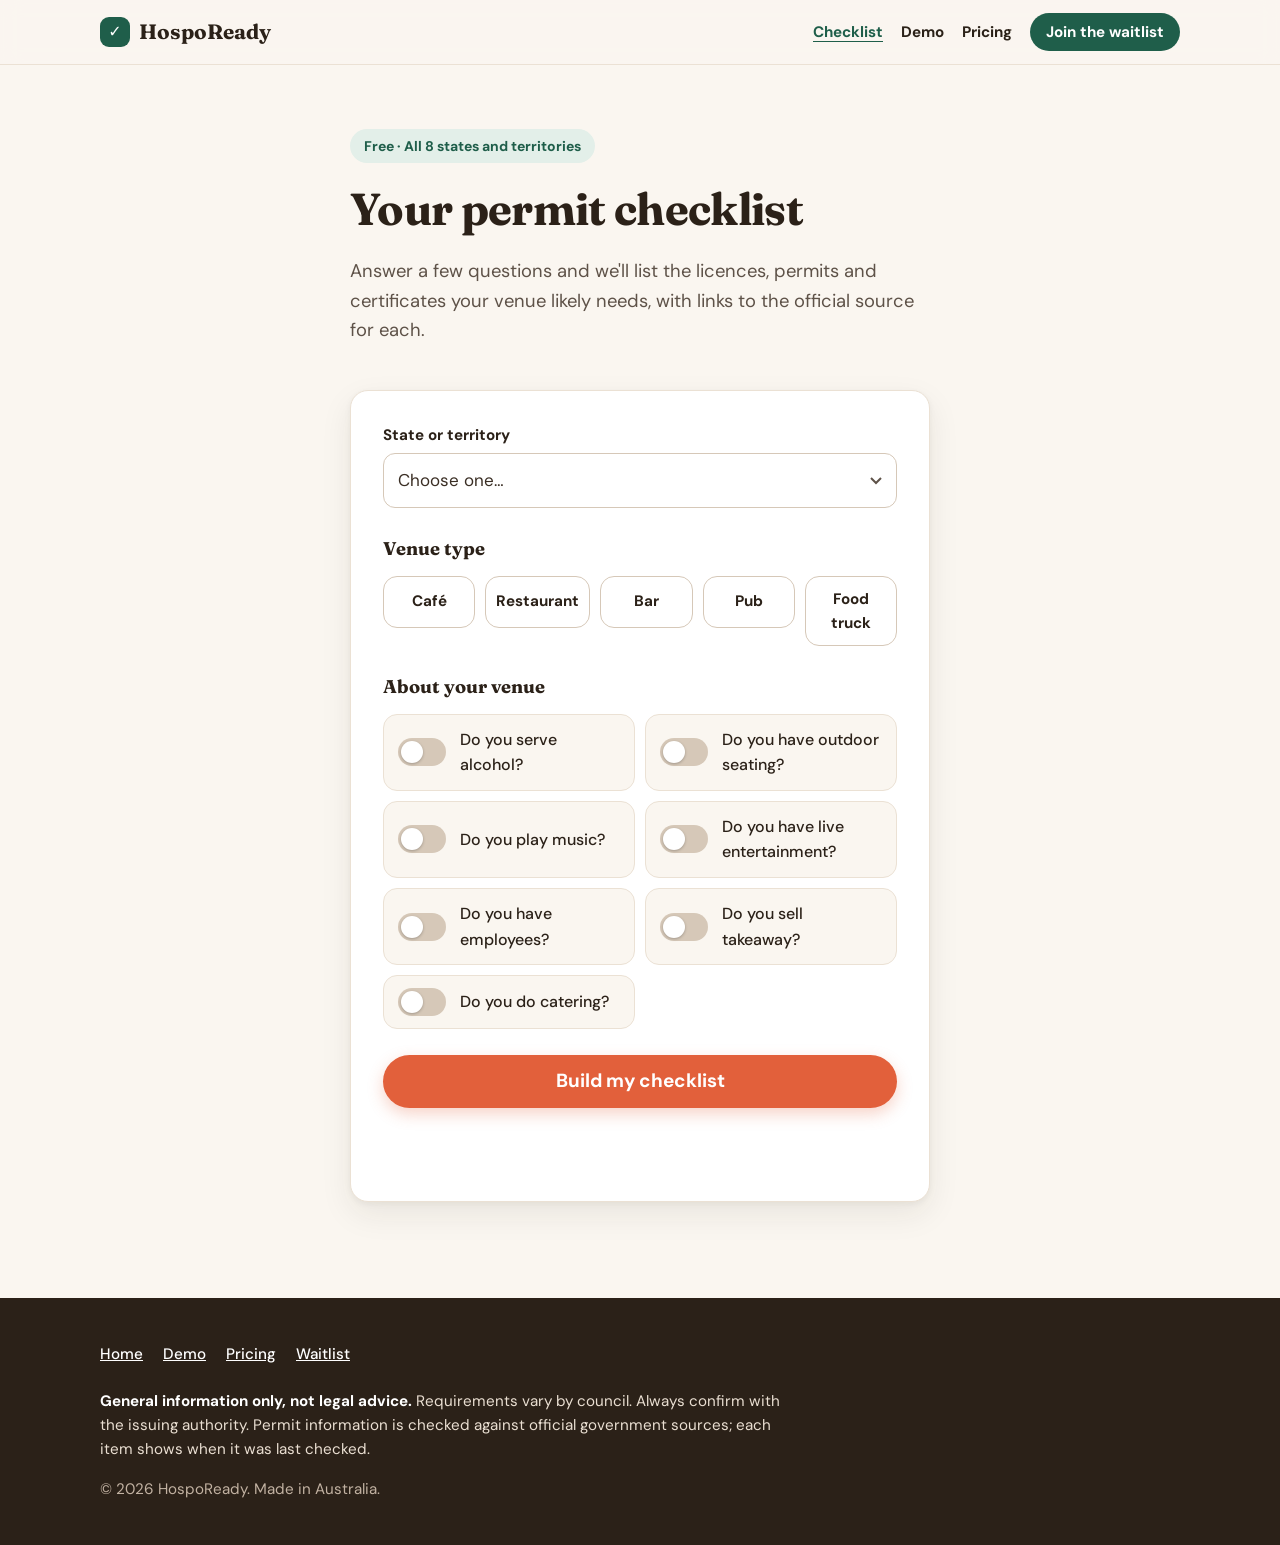
==== commit 02cd3f05: "Go Australia-wide: add features, pricing, permit checklist tool and permit wallet demo - Landing pag" ====
--- a/checklist/index.html
+++ b/checklist/index.html
@@ -3,26 +3,96 @@
 <head>
   <meta charset="utf-8">
   <meta name="viewport" content="width=device-width, initial-scale=1">
-  <title>Permit checklist – HospoReady</title>
-  <meta name="robots" content="noindex">
+  <title>Free permit checklist – HospoReady</title>
+  <meta name="description" content="Pick your state and venue type to get a free, personalised checklist of the licences, permits and certificates your hospitality venue likely needs.">
+  <link rel="icon" href="data:image/svg+xml,<svg xmlns='http://www.w3.org/2000/svg' viewBox='0 0 100 100'><text y='.9em' font-size='90'>☕</text></svg>">
   <link rel="preconnect" href="https://fonts.googleapis.com">
   <link rel="preconnect" href="https://fonts.gstatic.com" crossorigin>
-  <link href="https://fonts.googleapis.com/css2?family=DM+Sans:opsz,wght@9..40,400;9..40,500;9..40,700&family=Fraunces:opsz,wght@9..144,600;9..144,700&display=swap" rel="stylesheet">
+  <link href="https://fonts.googleapis.com/css2?family=Caveat:wght@600&family=DM+Sans:opsz,wght@9..40,400;9..40,500;9..40,700&family=Fraunces:opsz,wght@9..144,600;9..144,700&display=swap" rel="stylesheet">
   <link rel="stylesheet" href="../assets/css/style.css">
+  <script>document.documentElement.classList.add("js");</script>
 </head>
 <body>
+  <a class="skip-link" href="#main">Skip to content</a>
+
   <header class="site-header">
     <div class="container header-inner">
       <a href="../" class="logo"><span class="logo-mark" aria-hidden="true">✓</span> <span class="brand-name">HospoReady</span></a>
-      <a href="../#waitlist" class="btn btn-small">Join the waitlist</a>
+      <nav class="site-nav" aria-label="Main">
+        <a href="./" aria-current="page">Checklist</a>
+        <a href="../demo/">Demo</a>
+        <a href="../#pricing" class="nav-hide-sm">Pricing</a>
+        <a href="../#waitlist" class="btn btn-small nav-hide-sm">Join the waitlist</a>
+      </nav>
     </div>
   </header>
-  <main class="section">
-    <div class="container narrow">
-      <h1>Permit checklist</h1>
-      <p class="section-lead">Our personalised checklist quiz is coming soon. Join the waitlist to hear when it's ready.</p>
-      <a href="../#waitlist" class="btn">Join the waitlist</a>
+
+  <main id="main">
+    <section class="page-hero">
+      <div class="container narrow">
+        <p class="eyebrow">Free · All 8 states and territories</p>
+        <h1>Your permit checklist</h1>
+        <p class="lead">Answer a few questions and we'll list the licences, permits and certificates your venue likely needs, with links to the official source for each.</p>
+      </div>
+    </section>
+
+    <section class="section checklist-section" style="padding-top: 20px;">
+      <div class="container narrow">
+        <div class="checklist-form-wrap panel">
+          <form id="checklist-form" class="checklist-form" novalidate>
+            <div class="field" style="margin: 0;">
+              <label for="cl-state">State or territory</label>
+              <select id="cl-state" name="state" required>
+                <option value="" disabled selected>Choose one…</option>
+              </select>
+            </div>
+
+            <fieldset>
+              <legend>Venue type</legend>
+              <div class="choice-grid" id="venue-choices"></div>
+            </fieldset>
+
+            <fieldset>
+              <legend>About your venue</legend>
+              <div class="toggle-grid" id="question-toggles"></div>
+            </fieldset>
+
+            <button type="submit" class="btn btn-full">Build my checklist</button>
+            <p class="form-status" id="cl-error" role="alert"></p>
+          </form>
+        </div>
+
+        <div class="results" id="results" hidden tabindex="-1">
+          <div class="results-head">
+            <h2 id="results-title">Your checklist</h2>
+            <p class="results-summary" id="results-summary"></p>
+          </div>
+          <p class="disclaimer-box"><strong>General information only, not legal advice.</strong> Requirements vary by council. Always confirm with the issuing authority.</p>
+          <div id="results-groups"></div>
+          <p class="fine" id="council-help"></p>
+          <div class="results-actions no-print">
+            <button type="button" class="btn btn-secondary" id="print-btn">Print / save as PDF</button>
+            <a href="../?plan=Pro#waitlist" class="btn" id="track-btn">Track these with HospoReady</a>
+          </div>
+          <p class="fine no-print" style="margin-top: 14px;">Want to try tracking them now? <a href="../demo/?import=checklist">Import this list into the demo wallet</a>.</p>
+        </div>
+      </div>
+    </section>
+  </main>
+
+  <footer class="site-footer">
+    <div class="container">
+      <nav class="footer-nav" aria-label="Footer">
+        <a href="../">Home</a>
+        <a href="../demo/">Demo</a>
+        <a href="../#pricing">Pricing</a>
+        <a href="../#waitlist">Waitlist</a>
+      </nav>
+      <p class="disclaimer"><strong>General information only, not legal advice.</strong> Requirements vary by council. Always confirm with the issuing authority. Permit information is checked against official government sources; each item shows when it was last checked.</p>
+      <p class="copyright">© <span id="year">2026</span> HospoReady. Made in Australia.</p>
     </div>
-  </main>
+  </footer>
+
+  <script src="../assets/js/checklist.js"></script>
 </body>
 </html>
--- a/assets/css/style.css
+++ b/assets/css/style.css
@@ -694,3 +694,381 @@
   .js .reveal, .js .docket-items li { opacity: 1; transform: none; }
   .notes-stage { --p: 1 !important; }
 }
+
+/* ===================== Shared additions ===================== */
+
+/* Header navigation */
+.site-nav { display: flex; align-items: center; gap: 18px; }
+.site-nav a:not(.btn) {
+  color: var(--espresso);
+  font-weight: 700;
+  font-size: 0.95rem;
+  text-decoration: none;
+  padding: 6px 0;
+}
+.site-nav a:not(.btn):hover, .site-nav a[aria-current="page"] { color: var(--green); text-decoration: underline; text-underline-offset: 4px; }
+.nav-hide-sm { display: none; }
+
+.btn-secondary {
+  background: transparent;
+  color: var(--green);
+  border: 2px solid var(--green);
+  box-shadow: none;
+  padding: 13px 26px;
+}
+.btn-secondary:hover { background: var(--green-light); }
+.btn-plain {
+  background: var(--paper);
+  color: var(--espresso);
+  border: 1.5px solid var(--line);
+  box-shadow: none;
+  font-size: 0.95rem;
+  padding: 10px 16px;
+}
+.btn-plain:hover { background: var(--cream); transform: none; }
+.btn-danger { color: var(--red); }
+
+.soon-tag, .early-tag {
+  display: inline-block;
+  vertical-align: middle;
+  font-family: var(--font-body);
+  font-size: 0.72rem;
+  font-weight: 700;
+  letter-spacing: 0.04em;
+  text-transform: uppercase;
+  padding: 3px 9px;
+  border-radius: 999px;
+  background: var(--amber-light);
+  color: var(--amber-text);
+}
+.optional { font-weight: 400; color: var(--muted); }
+.teaser-link { display: inline-block; margin-top: 14px; }
+
+.footer-nav { display: flex; flex-wrap: wrap; gap: 8px 20px; margin-bottom: 22px; }
+.footer-nav a { color: #fff; font-weight: 500; }
+
+/* Features */
+.feature-grid { list-style: none; margin: 0; padding: 0; display: grid; gap: 18px; }
+.feature {
+  background: var(--paper);
+  border: 1px solid var(--line);
+  border-radius: var(--radius);
+  box-shadow: var(--shadow-soft);
+  padding: 26px 24px;
+}
+.feature p { color: var(--muted); margin-bottom: 10px; }
+.feature .link-arrow { font-size: 0.95rem; }
+.feature-icon {
+  display: grid;
+  place-items: center;
+  width: 48px;
+  height: 48px;
+  border-radius: 14px;
+  background: var(--green-light);
+  font-size: 1.4rem;
+  margin-bottom: 14px;
+}
+.feature-soon { background: var(--cream); border-style: dashed; }
+
+/* Pricing */
+.pricing { background: var(--cream); }
+.price-grid { list-style: none; margin: 0; padding: 0; display: grid; gap: 20px; align-items: stretch; }
+.price-card {
+  position: relative;
+  display: flex;
+  flex-direction: column;
+  background: var(--paper);
+  border: 1px solid var(--line);
+  border-radius: 22px;
+  box-shadow: var(--shadow-soft);
+  padding: 28px 24px;
+}
+.price-card-featured { border: 2px solid var(--green); box-shadow: var(--shadow-lift); }
+.price-badge {
+  position: absolute;
+  top: -14px;
+  left: 24px;
+  margin: 0;
+  background: var(--green);
+  color: #fff;
+  font-size: 0.8rem;
+  font-weight: 700;
+  padding: 4px 12px;
+  border-radius: 999px;
+}
+.price { margin: 0 0 18px; color: var(--muted); }
+.price .amount { font-family: var(--font-head); font-size: 2.4rem; font-weight: 700; color: var(--espresso); }
+.price .amount-tba { font-size: 1.6rem; }
+.price-features { list-style: none; margin: 0 0 24px; padding: 0; display: grid; gap: 8px; flex: 1; }
+.price-features li { display: flex; gap: 10px; }
+.price-features li::before { content: "✓"; color: var(--green); font-weight: 700; flex-shrink: 0; }
+.early-tag { margin-right: 6px; }
+
+/* Inner page hero */
+.page-hero { padding: 44px 0 20px; }
+.page-hero h1 { font-size: 2.1rem; }
+.page-hero .lead { margin-bottom: 0; }
+
+/* Generic panel */
+.panel {
+  background: var(--paper);
+  border: 1px solid var(--line);
+  border-radius: var(--radius);
+  box-shadow: var(--shadow-soft);
+  padding: 24px 20px;
+}
+.notice {
+  display: flex;
+  gap: 12px;
+  align-items: flex-start;
+  background: var(--amber-light);
+  color: var(--espresso);
+  border-radius: 14px;
+  padding: 14px 16px;
+  font-size: 0.95rem;
+}
+.notice p { margin: 0; }
+.notice-icon { flex-shrink: 0; font-size: 1.1rem; line-height: 1.4; }
+
+/* Light switches (on cream/white backgrounds) */
+.switch-light {
+  background: var(--cream);
+  border: 1px solid var(--line);
+  color: var(--espresso);
+}
+.switch-light:hover { background: #f4ede3; }
+.switch-light .switch-track { background: #d6c8b8; }
+.switch-light input:checked + .switch-track { background: var(--green); }
+.switch-light input:focus-visible + .switch-track { outline-color: var(--green); }
+
+/* ===================== Checklist page ===================== */
+.checklist-form { display: grid; gap: 26px; }
+.checklist-form fieldset { border: 0; margin: 0; padding: 0; min-width: 0; }
+.checklist-form legend {
+  font-family: var(--font-head);
+  font-weight: 700;
+  font-size: 1.15rem;
+  color: var(--espresso);
+  margin-bottom: 12px;
+  padding: 0;
+}
+.choice-grid { display: grid; grid-template-columns: repeat(2, 1fr); gap: 10px; }
+.choice { position: relative; margin: 0; }
+.choice input { position: absolute; opacity: 0; inset: 0; width: 100%; height: 100%; margin: 0; cursor: pointer; }
+.choice span {
+  display: flex;
+  align-items: center;
+  justify-content: center;
+  gap: 8px;
+  min-height: 52px;
+  padding: 10px;
+  text-align: center;
+  border: 1.5px solid #d6c8b8;
+  border-radius: 14px;
+  background: #fff;
+  font-weight: 700;
+}
+.choice input:checked + span { border-color: var(--green); background: var(--green-light); color: var(--green); }
+.choice input:focus-visible + span { outline: 3px solid var(--green); outline-offset: 2px; }
+.toggle-grid { display: grid; gap: 10px; }
+.toggle-grid .switch { margin: 0; }
+
+.results { margin-top: 40px; }
+.results-head { display: flex; flex-wrap: wrap; align-items: baseline; justify-content: space-between; gap: 6px 16px; margin-bottom: 18px; }
+.results-head h2 { margin: 0; }
+.results-summary { color: var(--muted); margin: 0; }
+.permit-group { margin-bottom: 30px; }
+.permit-group h3 {
+  display: flex;
+  align-items: center;
+  gap: 10px;
+  font-size: 1.25rem;
+  padding-bottom: 8px;
+  border-bottom: 2px dotted #cdbfae;
+  margin-bottom: 14px;
+}
+.group-count {
+  font-family: var(--font-body);
+  font-size: 0.8rem;
+  font-weight: 700;
+  background: var(--green-light);
+  color: var(--green);
+  border-radius: 999px;
+  padding: 2px 9px;
+}
+.permit-list-items { list-style: none; margin: 0; padding: 0; display: grid; gap: 12px; }
+.permit-item {
+  background: var(--paper);
+  border: 1px solid var(--line);
+  border-radius: 16px;
+  padding: 18px;
+  box-shadow: 0 1px 3px rgba(43, 33, 24, 0.05);
+}
+.permit-item h4 { font-family: var(--font-head); font-size: 1.1rem; color: var(--espresso); margin: 0 0 6px; }
+.permit-item .summary { color: var(--muted); margin-bottom: 12px; }
+.permit-meta { display: grid; gap: 6px; margin: 0 0 12px; font-size: 0.93rem; }
+.permit-meta div { display: grid; grid-template-columns: 110px 1fr; gap: 8px; }
+.permit-meta dt { font-weight: 700; color: var(--espresso); }
+.permit-meta dd { margin: 0; }
+.permit-links { display: flex; flex-wrap: wrap; gap: 8px 18px; font-size: 0.93rem; font-weight: 700; }
+.unverified {
+  display: flex;
+  gap: 8px;
+  margin: 0 0 12px;
+  padding: 10px 12px;
+  border-radius: 10px;
+  background: var(--amber-light);
+  color: var(--espresso);
+  font-size: 0.88rem;
+}
+.unverified strong { color: var(--amber-text); }
+.last-checked { font-size: 0.8rem; color: var(--muted); margin: 10px 0 0; }
+.results-actions { display: flex; flex-wrap: wrap; gap: 12px; margin-top: 10px; }
+.disclaimer-box {
+  border-left: 4px solid var(--amber);
+  background: var(--paper);
+  padding: 14px 16px;
+  border-radius: 0 12px 12px 0;
+  margin: 0 0 26px;
+  font-weight: 500;
+}
+
+/* ===================== Demo page ===================== */
+.demo-toolbar { display: flex; flex-wrap: wrap; gap: 10px; margin: 22px 0; }
+.demo-toolbar .btn { font-size: 1rem; padding: 12px 18px; }
+.demo-toolbar .btn-plain { padding: 10px 14px; }
+.stat-row { display: grid; grid-template-columns: repeat(3, 1fr); gap: 10px; margin-top: 22px; }
+.stat {
+  background: var(--paper);
+  border: 1px solid var(--line);
+  border-radius: 16px;
+  padding: 14px;
+  display: flex;
+  flex-direction: column;
+  gap: 2px;
+}
+.stat-num { font-family: var(--font-head); font-size: 1.9rem; font-weight: 700; line-height: 1.1; color: var(--espresso); }
+.stat-label { display: flex; align-items: center; gap: 6px; font-size: 0.85rem; color: var(--muted); font-weight: 500; }
+.wallet-section { margin-top: 34px; }
+.wallet-section h2 { font-size: 1.5rem; }
+.wallet-list { list-style: none; margin: 0; padding: 0; display: grid; gap: 12px; }
+.wallet-item {
+  display: grid;
+  grid-template-columns: 14px 1fr;
+  gap: 4px 12px;
+  background: var(--paper);
+  border: 1px solid var(--line);
+  border-radius: 16px;
+  padding: 16px;
+  box-shadow: 0 1px 3px rgba(43, 33, 24, 0.05);
+}
+.wallet-item > .dot { margin-top: 6px; }
+.dot.none { background: #bfb3a6; }
+.wallet-item h3 { font-family: var(--font-head); font-size: 1.1rem; margin: 0; }
+.wallet-body { min-width: 0; }
+.wallet-sub { color: var(--muted); font-size: 0.92rem; margin: 2px 0 8px; overflow-wrap: anywhere; }
+.days {
+  display: inline-block;
+  font-weight: 700;
+  font-size: 0.85rem;
+  padding: 3px 10px;
+  border-radius: 999px;
+  margin-bottom: 8px;
+}
+.days.ok { background: var(--green-light); color: var(--green); }
+.days.warn { background: var(--amber-light); color: var(--amber-text); }
+.days.alert { background: var(--red-light); color: var(--red); }
+.days.none { background: #efe8df; color: var(--muted); }
+.wallet-notes { font-size: 0.9rem; color: var(--ink); margin: 0 0 8px; overflow-wrap: anywhere; }
+.wallet-actions { display: flex; gap: 8px; }
+.wallet-actions button { font-size: 0.88rem; padding: 7px 12px; }
+.empty-state { background: var(--paper); border: 1.5px dashed #d6c8b8; border-radius: 16px; padding: 22px; text-align: center; color: var(--muted); }
+.empty-state p { margin-bottom: 10px; }
+.status-msg { min-height: 1.4em; margin: 10px 0 0; font-weight: 500; color: var(--green); }
+
+/* Dialogs */
+dialog {
+  width: min(560px, calc(100% - 24px));
+  max-height: calc(100% - 24px);
+  border: 0;
+  border-radius: 20px;
+  padding: 0;
+  background: var(--cream);
+  color: var(--ink);
+  box-shadow: var(--shadow-lift);
+}
+dialog::backdrop { background: rgba(43, 33, 24, 0.45); }
+.dialog-inner { padding: 24px 20px; }
+.dialog-inner h2 { font-size: 1.5rem; }
+.dialog-actions { display: flex; flex-wrap: wrap; gap: 10px; justify-content: flex-end; margin-top: 8px; }
+.dialog-actions .btn { font-size: 1rem; padding: 12px 20px; }
+textarea {
+  width: 100%;
+  font: inherit;
+  color: var(--ink);
+  padding: 12px 14px;
+  border: 1.5px solid #d6c8b8;
+  border-radius: 12px;
+  background: #fff;
+  min-height: 80px;
+  resize: vertical;
+}
+textarea:focus { border-color: var(--green); }
+.field-row { display: grid; gap: 0 14px; }
+.file-drop {
+  display: block;
+  border: 2px dashed #cdbfae;
+  border-radius: 16px;
+  background: var(--paper);
+  padding: 22px;
+  text-align: center;
+  cursor: pointer;
+}
+.file-drop input { margin-top: 10px; }
+.scan-progress { width: 100%; height: 10px; accent-color: var(--green); }
+.scan-preview { max-width: 100%; max-height: 220px; border-radius: 12px; display: block; margin: 12px auto; }
+.suggestions { display: grid; gap: 14px; margin: 16px 0; }
+.suggestions h3 { font-size: 1rem; font-family: var(--font-body); margin: 0 0 8px; }
+.chips { display: flex; flex-wrap: wrap; gap: 8px; }
+.chip {
+  font: inherit;
+  font-size: 0.9rem;
+  font-weight: 700;
+  padding: 7px 12px;
+  border-radius: 999px;
+  border: 1.5px solid #d6c8b8;
+  background: #fff;
+  color: var(--espresso);
+  cursor: pointer;
+}
+.chip[aria-pressed="true"] { border-color: var(--green); background: var(--green-light); color: var(--green); }
+.ocr-text { font-family: var(--font-mono); font-size: 0.8rem; white-space: pre-wrap; max-height: 160px; overflow: auto; background: #fff; border-radius: 10px; padding: 10px; }
+
+@media (min-width: 720px) {
+  .nav-hide-sm { display: inline-block; }
+  .feature-grid { grid-template-columns: repeat(2, 1fr); }
+  .price-grid { grid-template-columns: repeat(3, 1fr); }
+  .page-hero { padding: 64px 0 24px; }
+  .page-hero h1 { font-size: 2.8rem; }
+  .panel { padding: 32px; }
+  .choice-grid { grid-template-columns: repeat(5, 1fr); }
+  .toggle-grid { grid-template-columns: repeat(2, 1fr); }
+  .field-row { grid-template-columns: 1fr 1fr; }
+  .dialog-inner { padding: 30px; }
+}
+@media (min-width: 960px) {
+  .feature-grid { grid-template-columns: repeat(3, 1fr); }
+  .permit-list-items { grid-template-columns: 1fr 1fr; }
+  .wallet-list { grid-template-columns: 1fr 1fr; }
+}
+
+/* Print (checklist "save as PDF") */
+@media print {
+  body { background: #fff; font-size: 11pt; }
+  .site-header, .site-footer, .sticky-cta, .skip-link, .no-print, .checklist-form-wrap { display: none !important; }
+  .results { margin-top: 0; }
+  .permit-item { box-shadow: none; break-inside: avoid; border-color: #ccc; }
+  .permit-list-items { grid-template-columns: 1fr !important; }
+  a { color: #000; }
+  .permit-links a::after { content: " (" attr(href) ")"; font-weight: 400; font-size: 9pt; word-break: break-all; }
+}
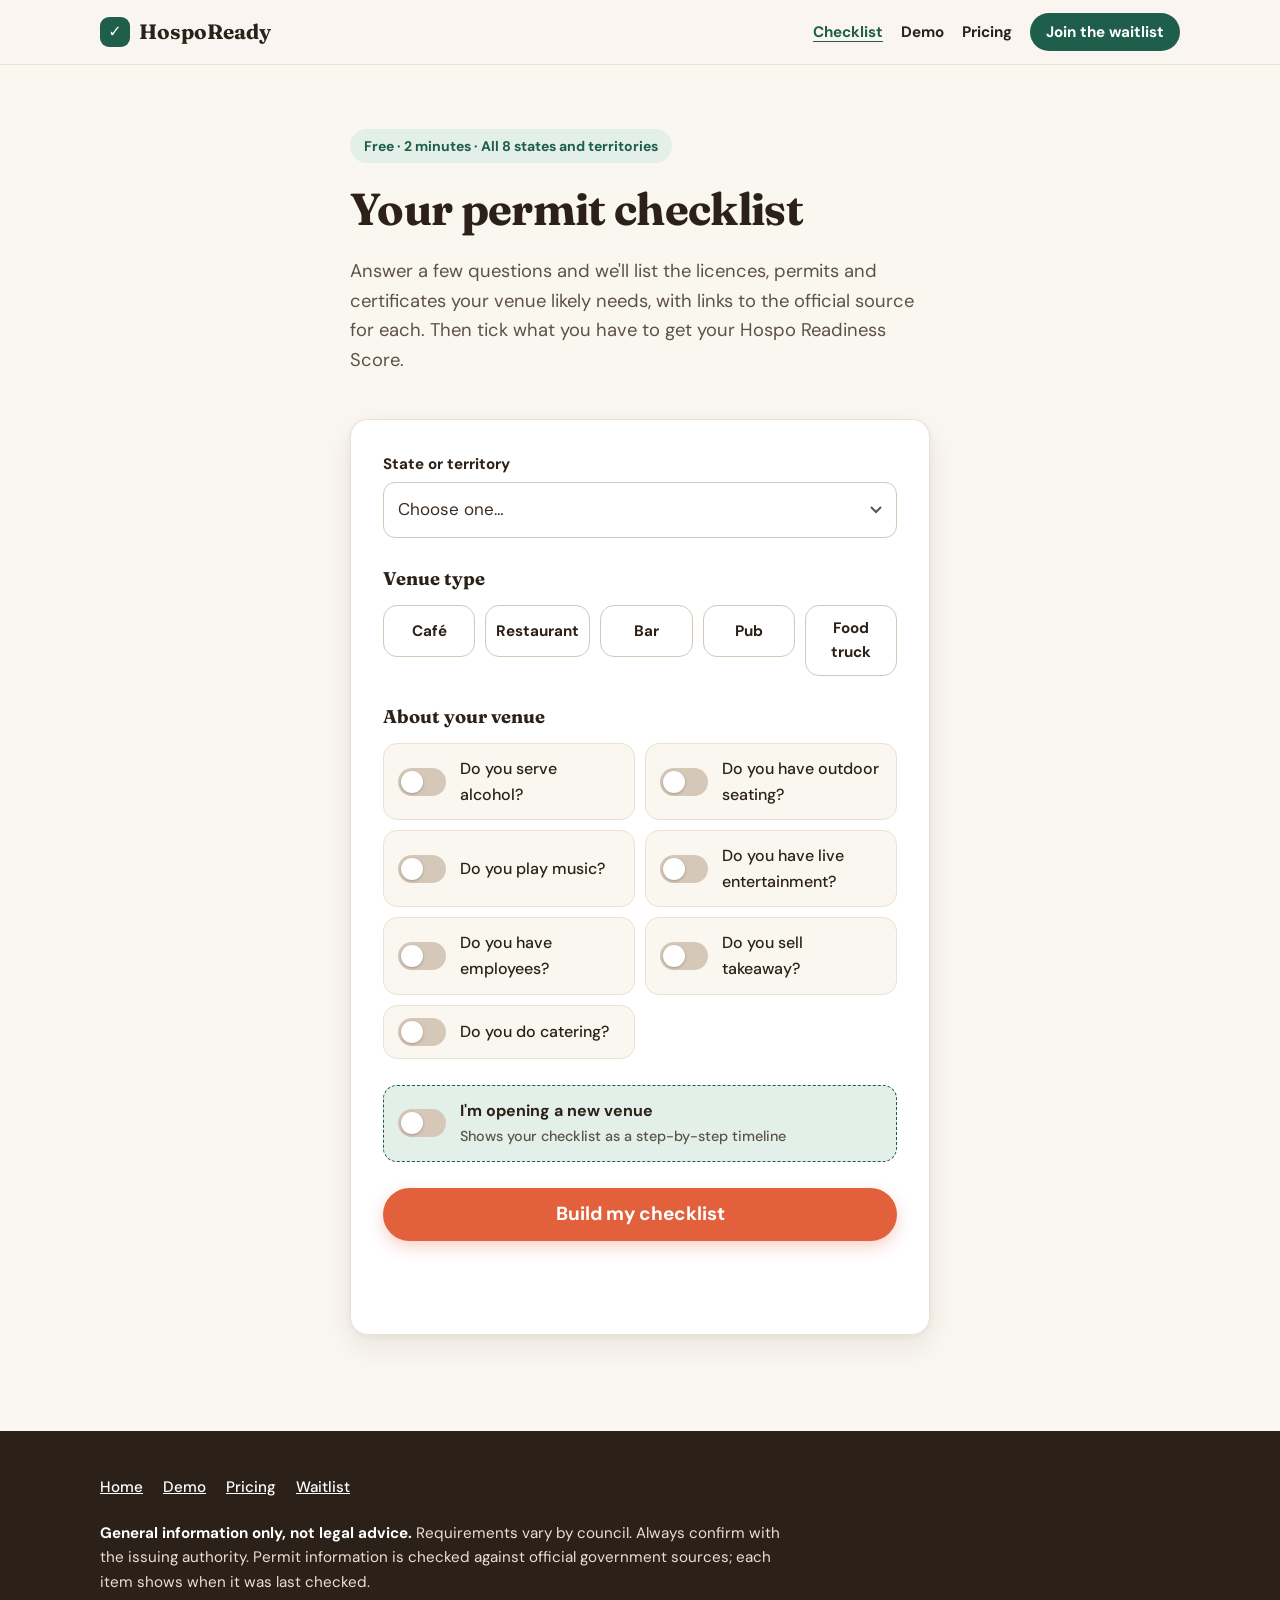
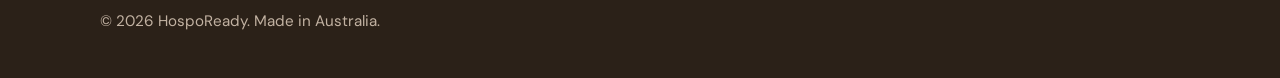
==== commit f2e9756e: "Add readiness score, new-venue timeline, inspection mode and richer wallet records - Checklist: tick" ====
--- a/checklist/index.html
+++ b/checklist/index.html
@@ -30,9 +30,9 @@
   <main id="main">
     <section class="page-hero">
       <div class="container narrow">
-        <p class="eyebrow">Free · All 8 states and territories</p>
+        <p class="eyebrow">Free · 2 minutes · All 8 states and territories</p>
         <h1>Your permit checklist</h1>
-        <p class="lead">Answer a few questions and we'll list the licences, permits and certificates your venue likely needs, with links to the official source for each.</p>
+        <p class="lead">Answer a few questions and we'll list the licences, permits and certificates your venue likely needs, with links to the official source for each. Then tick what you have to get your Hospo Readiness Score.</p>
       </div>
     </section>
 
@@ -57,6 +57,12 @@
               <div class="toggle-grid" id="question-toggles"></div>
             </fieldset>
 
+            <label class="switch switch-light switch-feature">
+              <input type="checkbox" role="switch" id="cl-new" name="new">
+              <span class="switch-track" aria-hidden="true"></span>
+              <span><strong>I'm opening a new venue</strong><br><span class="fine">Shows your checklist as a step-by-step timeline</span></span>
+            </label>
+
             <button type="submit" class="btn btn-full">Build my checklist</button>
             <p class="form-status" id="cl-error" role="alert"></p>
           </form>
@@ -68,6 +74,31 @@
             <p class="results-summary" id="results-summary"></p>
           </div>
           <p class="disclaimer-box"><strong>General information only, not legal advice.</strong> Requirements vary by council. Always confirm with the issuing authority.</p>
+          <section class="readiness panel" id="readiness" aria-labelledby="readiness-title">
+            <div class="readiness-top">
+              <div class="score-ring" aria-hidden="true">
+                <svg viewBox="0 0 120 120" width="120" height="120">
+                  <circle class="ring-bg" cx="60" cy="60" r="52"></circle>
+                  <circle class="ring-fg" id="ring-fg" cx="60" cy="60" r="52"></circle>
+                </svg>
+                <span class="score-num" id="score-num">0</span>
+              </div>
+              <div>
+                <h2 id="readiness-title">Hospo Readiness Score</h2>
+                <p class="score-text" id="score-text" aria-live="polite"></p>
+                <p class="fine">Tick each item below that you already have and know is current.</p>
+              </div>
+            </div>
+            <div class="gaps" id="gaps">
+              <h3>Gaps to fix</h3>
+              <ul id="gaps-list"></ul>
+            </div>
+            <div class="results-actions no-print">
+              <button type="button" class="btn btn-secondary" id="share-btn">Share my score</button>
+              <a href="../?plan=Pro#waitlist" class="btn">Fix these with HospoReady</a>
+            </div>
+            <p class="status-msg" id="share-status" role="status" aria-live="polite"></p>
+          </section>
           <div id="results-groups"></div>
           <p class="fine" id="council-help"></p>
           <div class="results-actions no-print">
--- a/assets/css/style.css
+++ b/assets/css/style.css
@@ -1072,3 +1072,293 @@
   a { color: #000; }
   .permit-links a::after { content: " (" attr(href) ")"; font-weight: 400; font-size: 9pt; word-break: break-all; }
 }
+
+/* Pricing: founding member offer */
+.founding-badge {
+  display: inline-block;
+  align-self: flex-start;
+  margin: 0 0 12px;
+  padding: 5px 12px;
+  border-radius: 999px;
+  background: var(--amber-light);
+  color: var(--amber-text);
+  font-size: 0.82rem;
+  font-weight: 700;
+}
+.price .was { font-size: 1.25rem; color: var(--muted); margin-right: 6px; text-decoration-thickness: 2px; }
+.price .per { font-weight: 500; margin-left: 4px; }
+.price-card-featured .price { margin-bottom: 4px; }
+.price-alt { color: var(--muted); font-size: 0.95rem; margin: 0 0 18px; }
+.price-alt strong { color: var(--espresso); }
+.soon-tag-lg { font-size: 0.85rem; padding: 6px 14px; }
+.group-pricing { text-align: center; font-weight: 500; margin: 32px 0 6px; }
+.group-pricing a { font-weight: 700; }
+.price-smallprint { text-align: center; font-size: 0.85rem; color: var(--muted); margin: 0; }
+
+/* ===================== Readiness score, timeline, trust, compare ===================== */
+
+/* Hero promo pill */
+.score-promo {
+  display: inline-flex;
+  align-items: center;
+  gap: 10px;
+  margin: -6px 0 20px;
+  padding: 9px 16px 9px 10px;
+  border-radius: 999px;
+  background: var(--paper);
+  border: 1.5px solid var(--line);
+  box-shadow: var(--shadow-soft);
+  color: var(--espresso);
+  text-decoration: none;
+  font-size: 0.95rem;
+}
+.score-promo:hover { border-color: var(--green); }
+.score-promo strong { color: var(--green); }
+.score-promo > span:last-child { flex-shrink: 0; }
+.score-promo-ring {
+  width: 26px;
+  height: 26px;
+  border-radius: 50%;
+  flex-shrink: 0;
+  background: conic-gradient(var(--green) 0 72%, var(--line) 72% 100%);
+  -webkit-mask: radial-gradient(circle, transparent 7px, #000 8px);
+  mask: radial-gradient(circle, transparent 7px, #000 8px);
+}
+
+.trial-note {
+  margin: -8px 0 18px;
+  padding: 8px 12px;
+  border-radius: 10px;
+  background: var(--green-light);
+  color: var(--green);
+  font-size: 0.9rem;
+  font-weight: 700;
+}
+
+/* Comparison table */
+.compare { margin-top: 48px; }
+.compare-title { text-align: center; font-size: 1.5rem; }
+.table-wrap { overflow-x: auto; -webkit-overflow-scrolling: touch; }
+.compare-table {
+  width: 100%;
+  border-collapse: separate;
+  border-spacing: 0;
+  background: var(--paper);
+  border: 1px solid var(--line);
+  border-radius: var(--radius);
+  box-shadow: var(--shadow-soft);
+  font-size: 0.85rem;
+}
+.compare-table th, .compare-table td { padding: 10px 9px; text-align: left; vertical-align: top; border-bottom: 1px solid var(--line); }
+.compare-table tbody tr:last-child th, .compare-table tbody tr:last-child td { border-bottom: 0; }
+.compare-table thead th { font-family: var(--font-head); font-size: 1.05rem; color: var(--espresso); }
+.compare-table thead th:nth-child(2) { background: var(--green-light); border-radius: 0; }
+.compare-table tbody td:nth-child(2) { background: #f3f8f5; }
+.compare-table tbody th { font-weight: 700; color: var(--espresso); width: 34%; }
+.compare-sub { display: block; font-family: var(--font-body); font-size: 0.85rem; font-weight: 500; color: var(--muted); margin-top: 4px; }
+.compare-table .yes { color: var(--green); font-weight: 700; margin-right: 4px; }
+.compare-table .no { color: var(--muted); font-weight: 700; margin-right: 4px; }
+
+/* Trust */
+.trust { background: var(--paper); border-block: 1px solid var(--line); }
+.trust-grid { list-style: none; margin: 0; padding: 0; display: grid; gap: 18px; }
+.trust-card { background: var(--cream); border: 1px solid var(--line); border-radius: var(--radius); padding: 24px; }
+.trust-card p { color: var(--muted); margin: 0; }
+.trust-card .early-tag { margin: 6px 0 0; display: inline-block; }
+.testimonials { margin-top: 32px; }
+
+/* Checklist: new-venue toggle */
+.switch-feature { border: 1.5px dashed var(--green); background: var(--green-light); }
+.switch-feature .fine { color: var(--muted); }
+
+/* Readiness score */
+.readiness { margin-bottom: 30px; }
+.readiness h2 { font-size: 1.5rem; margin-bottom: 4px; }
+.readiness-top { display: flex; flex-wrap: wrap; align-items: center; gap: 18px; margin-bottom: 16px; }
+.readiness-top .fine { margin: 0; }
+.score-ring { position: relative; width: 120px; height: 120px; flex-shrink: 0; }
+.score-ring svg { transform: rotate(-90deg); display: block; }
+.ring-bg { fill: none; stroke: #efe6da; stroke-width: 12; }
+.ring-fg {
+  fill: none;
+  stroke: var(--red);
+  stroke-width: 12;
+  stroke-linecap: round;
+  transition: stroke-dashoffset 0.8s cubic-bezier(.2,.8,.2,1), stroke 0.3s ease;
+}
+.ring-fg.ok { stroke: var(--green); }
+.ring-fg.warn { stroke: var(--amber); }
+.ring-fg.alert { stroke: var(--red); }
+.score-num {
+  position: absolute;
+  inset: 0;
+  display: grid;
+  place-items: center;
+  font-family: var(--font-head);
+  font-weight: 700;
+  font-size: 2.2rem;
+  color: var(--espresso);
+}
+.score-text { font-weight: 700; color: var(--espresso); margin-bottom: 4px; }
+.gaps h3 { font-size: 1.05rem; font-family: var(--font-body); margin-bottom: 8px; }
+.gaps ul { list-style: none; margin: 0 0 16px; padding: 0; display: grid; gap: 6px; }
+.gaps li {
+  display: flex;
+  flex-wrap: wrap;
+  justify-content: space-between;
+  gap: 4px 12px;
+  padding: 9px 12px;
+  border-radius: 10px;
+  background: var(--red-light);
+  font-size: 0.93rem;
+}
+.gaps li a { font-weight: 700; white-space: nowrap; }
+.gap-name { font-weight: 500; color: var(--espresso); }
+.have-it {
+  display: flex;
+  align-items: center;
+  gap: 10px;
+  margin: 12px 0 0;
+  padding: 10px 12px;
+  border-radius: 10px;
+  background: var(--cream);
+  font-weight: 700;
+  font-size: 0.93rem;
+  cursor: pointer;
+}
+.have-it input { width: 22px; height: 22px; flex-shrink: 0; accent-color: var(--green); appearance: auto; -webkit-appearance: checkbox; padding: 0; }
+.have-it:has(input:checked) { background: var(--green-light); color: var(--green); }
+
+/* New-venue timeline */
+.timeline-intro { color: var(--muted); margin-bottom: 20px; }
+.timeline { list-style: none; margin: 0; padding: 0; }
+.timeline-step { position: relative; padding: 0 0 28px 50px; }
+.timeline-step::before {
+  content: "";
+  position: absolute;
+  left: 17px;
+  top: 38px;
+  bottom: 0;
+  border-left: 2px dashed #cdbfae;
+}
+.timeline-step:last-child::before { display: none; }
+.timeline-num {
+  position: absolute;
+  left: 0;
+  top: 0;
+  width: 36px;
+  height: 36px;
+  border-radius: 50%;
+  display: grid;
+  place-items: center;
+  background: var(--green);
+  color: #fff;
+  font-weight: 700;
+}
+.timeline-body h3 { font-size: 1.2rem; margin: 5px 0 4px; }
+.timeline-hint { color: var(--muted); font-size: 0.95rem; margin-bottom: 12px; }
+
+/* ===================== Demo: records, roles, inspection ===================== */
+.btn-inspector {
+  display: block;
+  width: 100%;
+  margin-top: 22px;
+  background: var(--espresso);
+  font-size: 1.25rem;
+  padding: 18px 24px;
+  box-shadow: var(--shadow-lift);
+}
+.btn-inspector:hover { background: #3f3125; }
+.btn-xs { font-size: 0.82rem !important; padding: 5px 10px !important; }
+.role-bar { display: flex; flex-wrap: wrap; align-items: center; gap: 6px 12px; margin-top: 18px; }
+.role-bar label { margin: 0; }
+.role-bar select { width: auto; padding: 8px 36px 8px 12px; }
+.role-bar .fine { flex-basis: 100%; margin: 0; }
+
+.wallet-head { display: flex; justify-content: space-between; gap: 12px; align-items: flex-start; }
+.wallet-dates { display: flex; flex-wrap: wrap; align-items: center; gap: 6px 10px; margin: 0 0 6px; font-size: 0.9rem; color: var(--muted); }
+.wallet-dates .days { margin: 0; }
+.thumb-btn, .inspect-thumb {
+  flex-shrink: 0;
+  padding: 0;
+  border: 1px solid var(--line);
+  border-radius: 10px;
+  overflow: hidden;
+  background: #fff;
+  cursor: zoom-in;
+}
+.thumb-btn img { display: block; width: 56px; height: 56px; object-fit: cover; }
+.payments { font-size: 0.9rem; margin-bottom: 10px; }
+.payments summary { cursor: pointer; font-weight: 700; color: var(--green); }
+.payments ul { margin: 6px 0 0; padding-left: 18px; }
+
+.field-hint { margin: 4px 0 0; }
+.doc-field { display: flex; gap: 12px; align-items: center; }
+.doc-field input[type=file] { padding: 8px; }
+.doc-thumb { width: 64px; height: 64px; object-fit: cover; border-radius: 10px; border: 1px solid var(--line); }
+.payments-field { border: 1px solid var(--line); border-radius: 14px; padding: 12px 14px 14px; margin: 0 0 16px; }
+.payments-field legend { font-weight: 700; font-size: 0.95rem; color: var(--espresso); padding: 0 6px; }
+.payments-list { list-style: none; margin: 0 0 10px; padding: 0; display: grid; gap: 6px; font-size: 0.92rem; }
+.payments-list li { display: flex; justify-content: space-between; align-items: center; gap: 8px; }
+.payment-add { display: grid; grid-template-columns: 1fr 1fr; gap: 8px; align-items: end; }
+.payment-add label { font-size: 0.85rem; }
+.payment-add .btn { grid-column: 1 / -1; }
+
+/* Inspection mode: full screen, large, read-only */
+body.inspect-open { overflow: hidden; }
+.inspect {
+  position: fixed;
+  inset: 0;
+  z-index: 50;
+  background: var(--cream);
+  overflow-y: auto;
+  -webkit-overflow-scrolling: touch;
+}
+.inspect[hidden] { display: none; }
+.inspect-bar {
+  position: sticky;
+  top: 0;
+  display: flex;
+  justify-content: space-between;
+  align-items: center;
+  padding: 12px 16px;
+  background: var(--paper);
+  border-bottom: 1px solid var(--line);
+}
+.inspect-bar .logo { margin: 0; }
+.inspect-body { max-width: 760px; margin: 0 auto; padding: 22px 16px 40px; }
+.inspect-body h2 { font-size: 1.8rem; margin-bottom: 4px; }
+.inspect-meta { color: var(--muted); margin-bottom: 20px; }
+.inspect-list { list-style: none; margin: 0; padding: 0; display: grid; gap: 14px; }
+.inspect-item {
+  display: flex;
+  justify-content: space-between;
+  gap: 14px;
+  background: var(--paper);
+  border: 1px solid var(--line);
+  border-radius: 18px;
+  padding: 18px;
+}
+.inspect-text { min-width: 0; }
+.inspect-item h3 { font-size: 1.35rem; margin: 0 0 4px; }
+.inspect-item p { margin: 0 0 4px; font-size: 1.05rem; overflow-wrap: anywhere; }
+.inspect-holder { font-weight: 700; color: var(--espresso); }
+.inspect-number { font-family: var(--font-mono); font-size: 1.15rem !important; font-weight: 700; color: var(--espresso); }
+.inspect-status { display: flex; align-items: center; gap: 8px; font-weight: 700; color: var(--green); margin-top: 8px !important; }
+.inspect-thumb { align-self: flex-start; }
+.inspect-thumb img { display: block; width: 88px; height: 88px; object-fit: cover; }
+.image-dialog { width: min(900px, calc(100% - 16px)); }
+.image-dialog img { display: block; max-width: 100%; max-height: 75vh; margin: 0 auto; border-radius: 10px; }
+
+@media (min-width: 720px) {
+  .trust-grid { grid-template-columns: repeat(3, 1fr); }
+  .compare-table { font-size: 0.95rem; }
+  .compare-table th, .compare-table td { padding: 13px 16px; }
+  .compare-table thead th { font-size: 1.2rem; }
+  .payment-add { grid-template-columns: 1fr 1fr auto; }
+  .payment-add .btn { grid-column: auto; }
+  .btn-inspector { display: inline-block; width: auto; }
+}
+@media print {
+  .readiness .results-actions, .have-it { display: none !important; }
+}
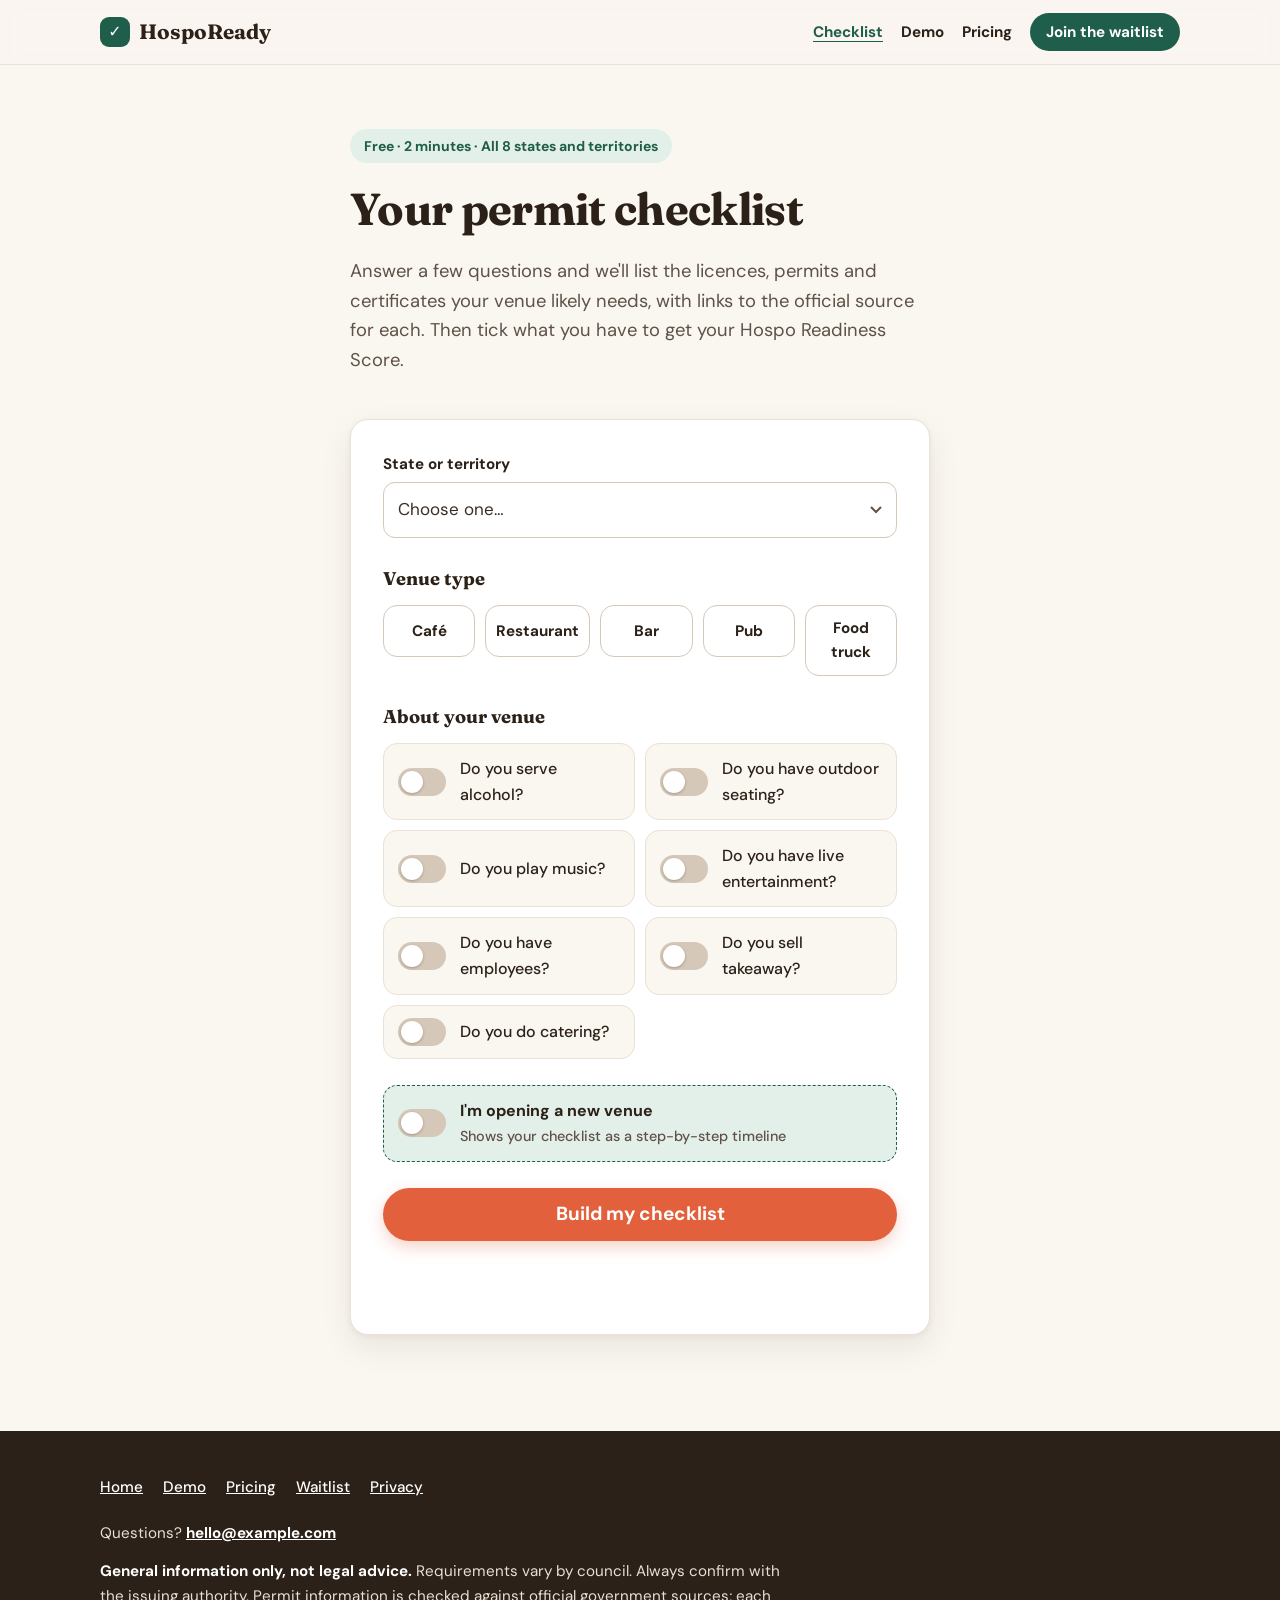
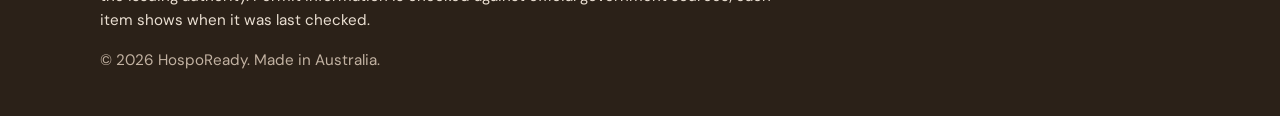
==== commit a8a18f01: "Polish copy, social previews and waitlist form; add privacy policy - Example tag on hero mock-up, cl" ====
--- a/checklist/index.html
+++ b/checklist/index.html
@@ -3,8 +3,23 @@
 <head>
   <meta charset="utf-8">
   <meta name="viewport" content="width=device-width, initial-scale=1">
-  <title>Free permit checklist – HospoReady</title>
-  <meta name="description" content="Pick your state and venue type to get a free, personalised checklist of the licences, permits and certificates your hospitality venue likely needs.">
+  <title>Free permit checklist & Hospo Readiness Score – HospoReady</title>
+  <meta name="description" content="Pick your state and venue type to get a free checklist of the licences, permits and certificates your venue likely needs, then check your Hospo Readiness Score. Takes 2 minutes.">
+  <meta property="og:type" content="website">
+  <meta property="og:site_name" content="HospoReady">
+  <meta property="og:title" content="Free permit checklist & Hospo Readiness Score – HospoReady">
+  <meta property="og:description" content="Pick your state and venue type to get a free checklist of the licences, permits and certificates your venue likely needs, then check your Hospo Readiness Score. Takes 2 minutes.">
+  <meta property="og:url" content="https://tjzmendes10-ai.github.io/hospoready/checklist/">
+  <meta property="og:image" content="https://tjzmendes10-ai.github.io/hospoready/assets/img/og-image.png">
+  <meta property="og:image:width" content="1200">
+  <meta property="og:image:height" content="630">
+  <meta property="og:image:alt" content="HospoReady – Never miss a licence renewal again">
+  <meta property="og:locale" content="en_AU">
+  <meta name="twitter:card" content="summary_large_image">
+  <meta name="twitter:title" content="Free permit checklist & Hospo Readiness Score – HospoReady">
+  <meta name="twitter:description" content="Pick your state and venue type to get a free checklist of the licences, permits and certificates your venue likely needs, then check your Hospo Readiness Score. Takes 2 minutes.">
+  <meta name="twitter:image" content="https://tjzmendes10-ai.github.io/hospoready/assets/img/og-image.png">
+  <link rel="canonical" href="https://tjzmendes10-ai.github.io/hospoready/checklist/">
   <link rel="icon" href="data:image/svg+xml,<svg xmlns='http://www.w3.org/2000/svg' viewBox='0 0 100 100'><text y='.9em' font-size='90'>☕</text></svg>">
   <link rel="preconnect" href="https://fonts.googleapis.com">
   <link rel="preconnect" href="https://fonts.gstatic.com" crossorigin>
@@ -118,7 +133,10 @@
         <a href="../demo/">Demo</a>
         <a href="../#pricing">Pricing</a>
         <a href="../#waitlist">Waitlist</a>
+        <a href="../privacy/">Privacy</a>
       </nav>
+      <!-- PLACEHOLDER EMAIL: change hello@example.com below to your real address -->
+      <p class="footer-contact">Questions? <a href="mailto:hello@example.com">hello@example.com</a></p>
       <p class="disclaimer"><strong>General information only, not legal advice.</strong> Requirements vary by council. Always confirm with the issuing authority. Permit information is checked against official government sources; each item shows when it was last checked.</p>
       <p class="copyright">© <span id="year">2026</span> HospoReady. Made in Australia.</p>
     </div>
--- a/assets/css/style.css
+++ b/assets/css/style.css
@@ -1362,3 +1362,46 @@
 @media print {
   .readiness .results-actions, .have-it { display: none !important; }
 }
+
+/* Polish: example tag, comparison headers */
+.phone-screen { position: relative; padding-top: 50px; }
+.example-tag {
+  position: absolute;
+  top: 12px;
+  right: 18px;
+  line-height: 1.3;
+  font-size: 0.65rem;
+  font-weight: 700;
+  letter-spacing: 0.08em;
+  text-transform: uppercase;
+  color: var(--muted);
+  background: rgba(255, 255, 255, 0.85);
+  border: 1px solid var(--line);
+  padding: 2px 7px;
+  border-radius: 999px;
+}
+.compare-table thead th { vertical-align: top; }
+.compare-plan { display: block; font-family: var(--font-head); font-weight: 700; line-height: 1.15; }
+.compare-table .compare-sub { line-height: 1.3; }
+.compare-soon { display: inline-block; margin-top: 6px; white-space: nowrap; font-size: 0.62rem; padding: 2px 7px; }
+@media (min-width: 720px) { .compare-soon { font-size: 0.72rem; padding: 3px 9px; } }
+.price .was { text-decoration-line: line-through; }
+
+/* Waitlist form: required marks and privacy note */
+.req { color: var(--red); font-weight: 700; }
+.req-note { font-size: 0.85rem; color: var(--muted); margin: 0 0 14px; }
+.form-note { font-size: 0.88rem; color: var(--muted); margin: 10px 0 0; }
+
+/* Footer contact */
+.footer-contact { margin-bottom: 14px; }
+.footer-contact a { color: #fff; font-weight: 700; }
+
+/* Docket: wider quantity for "per staff member" */
+.docket-items li { grid-template-columns: minmax(30px, auto) 1fr auto; }
+.docket .qty-long { max-width: 74px; font-size: 0.72rem; line-height: 1.25; }
+
+/* Long-form text pages (privacy) */
+.prose h2 { font-size: 1.45rem; margin-top: 1.6em; }
+.prose h2:first-child { margin-top: 0; }
+.prose ul { padding-left: 1.2em; margin: 0 0 1em; }
+.prose li { margin-bottom: 0.35em; }
